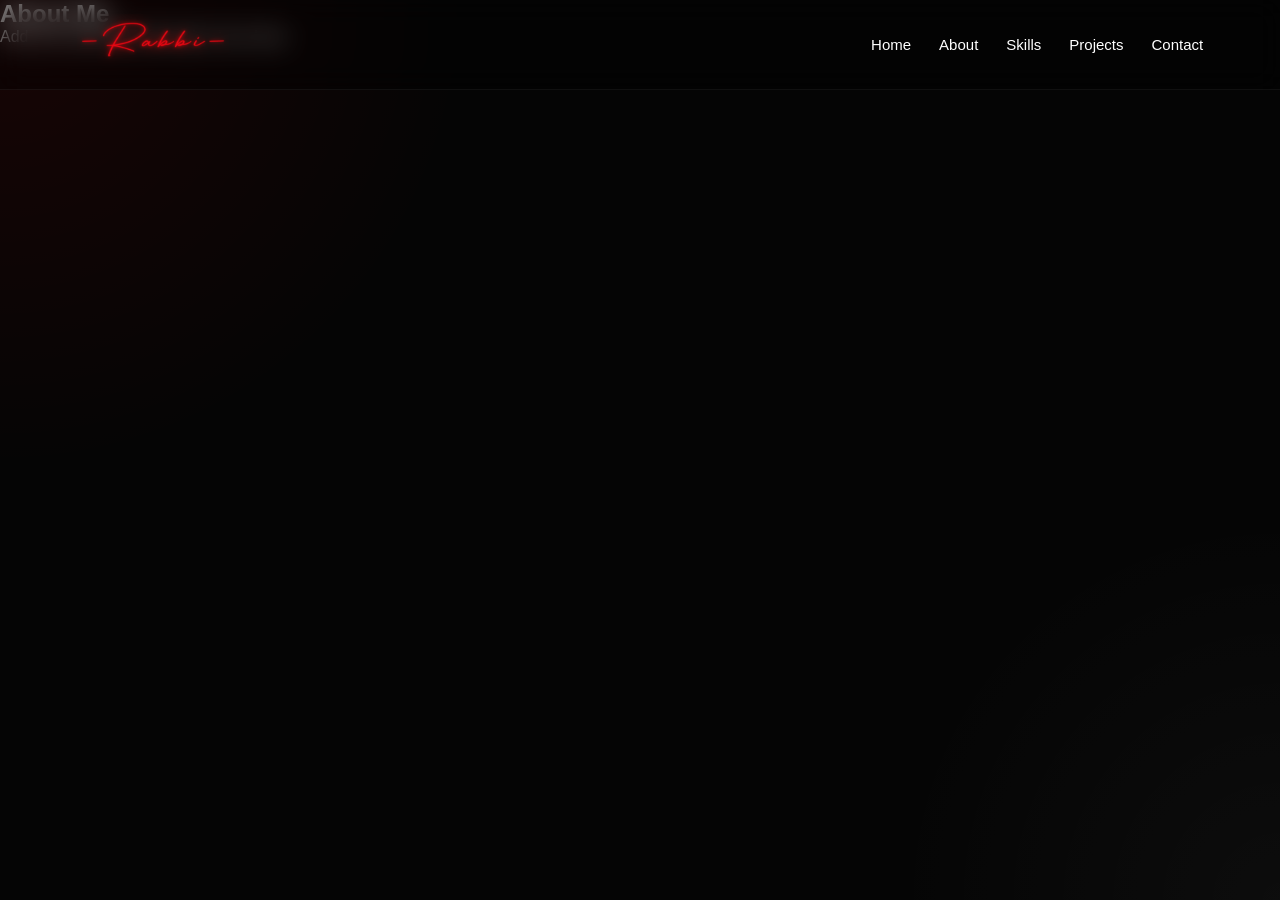
==== about.html @ 66b6b860 "Change logo image format from GIF to PNG" ====
<!DOCTYPE html>
<html lang="en">

<head>

<meta charset="UTF-8">
<meta name="viewport" content="width=device-width, initial-scale=1.0">

<title>About</title>

<link rel="stylesheet" href="style.css">

</head>

<body>

<div class="overlay"></div>

<nav>

<div class="logo">
<img src="Logo.png" alt="Logo">
</div>

<div class="menu-toggle" id="menu-toggle">
<span></span>
<span></span>
<span></span>
</div>

<ul id="nav-links">

<li><a href="index.html">Home</a></li>
<li><a href="about.html">About</a></li>
<li><a href="skills.html">Skills</a></li>
<li><a href="projects.html">Projects</a></li>
<li><a href="contact.html">Contact</a></li>

</ul>

</nav>

<section class="page-section">

<div class="glass-card">

<h1>About Me</h1>

<p>
Add your personal information here later.
</p>

</div>

</section>

<script>

const menuToggle = document.getElementById('menu-toggle');
const navLinks = document.getElementById('nav-links');

menuToggle.onclick = () => {
navLinks.classList.toggle('show');
}

</script>

</body>
</html>
---- style.css ----
*{
margin:0;
padding:0;
box-sizing:border-box;
}

body{
font-family:'Poppins',sans-serif;
background:#050505;
color:white;
overflow-x:hidden;
}

/* BACKGROUND */

.overlay{
position:fixed;
top:0;
left:0;
width:100%;
height:100%;
background:
radial-gradient(circle at top left,
rgba(255,0,0,0.08),
transparent 30%),
radial-gradient(circle at bottom right,
rgba(255,255,255,0.03),
transparent 25%),
#050505;
z-index:-1;
}

/* NAVBAR */

nav{
position:fixed;
top:0;
left:0;
width:100%;
height:90px;
display:flex;
justify-content:space-between;
align-items:center;
padding:0 6%;
z-index:1000;
background:rgba(0,0,0,0.35);
backdrop-filter:blur(14px);
border-bottom:1px solid rgba(255,255,255,0.05);
}

.logo img{
height:58px;
object-fit:contain;
}

/* NAV LINKS */

nav ul{
display:flex;
align-items:center;
gap:28px;
list-style:none;
}

nav ul li a{
color:white;
text-decoration:none;
font-size:15px;
font-weight:500;
transition:0.3s;
position:relative;
}

nav ul li a:hover{
color:#ff4d4d;
}

/* HAMBURGER */

.menu-toggle{
display:none;
width:34px;
height:26px;
flex-direction:column;
justify-content:space-between;
cursor:pointer;
z-index:1001;
}

.menu-toggle span{
height:3px;
width:100%;
background:white;
border-radius:10px;
transition:0.3s;
}

/* HERO SECTION */

.hero-layout{
min-height:100vh;
display:flex;
justify-content:space-between;
align-items:center;
padding:140px 6% 80px;
gap:60px;
}

/* LEFT SIDE */

.hero-left{
flex:1;
display:flex;
justify-content:center;
align-items:center;
}

.profile-image{
width:100%;
max-width:420px;
border-radius:30px;
object-fit:cover;
filter:
drop-shadow(0 0 30px rgba(255,0,0,0.15));
animation:float 4s ease-in-out infinite;
}

/* RIGHT SIDE */

.hero-right{
flex:1;
}

.intro-text{
font-size:15px;
opacity:0.7;
margin-bottom:20px;
letter-spacing:1px;
}

.hero-right h1{
font-size:72px;
line-height:0.95;
margin-bottom:25px;
font-weight:800;
text-transform:uppercase;
}

.typing{
height:40px;
font-size:28px;
font-weight:500;
color:#ff4d4d;
margin-bottom:25px;
}

.hero-description{
font-size:17px;
line-height:1.9;
opacity:0.78;
max-width:650px;
margin-bottom:35px;
}

/* BUTTONS */

.hero-buttons{
display:flex;
gap:18px;
flex-wrap:wrap;
margin-bottom:35px;
}

.primary-btn,
.secondary-btn{
padding:15px 34px;
border-radius:50px;
text-decoration:none;
font-weight:600;
transition:0.35s;
display:inline-flex;
align-items:center;
justify-content:center;
}

.primary-btn{
background:#ff2a2a;
color:white;
box-shadow:0 0 25px rgba(255,0,0,0.3);
}

.primary-btn:hover{
transform:translateY(-5px);
background:#ff4040;
}

.secondary-btn{
background:rgba(255,255,255,0.08);
border:1px solid rgba(255,255,255,0.08);
color:white;
}

.secondary-btn:hover{
transform:translateY(-5px);
background:rgba(255,255,255,0.15);
}

/* SOCIALS */

.social-row{
display:flex;
gap:18px;
margin-top:10px;
}

.social-row a{
width:54px;
height:54px;
display:flex;
align-items:center;
justify-content:center;
background:rgba(255,255,255,0.06);
border-radius:18px;
backdrop-filter:blur(10px);
transition:0.35s;
}

.social-row a img{
width:24px;
height:24px;
object-fit:contain;
}

.social-row a:hover{
transform:translateY(-5px) scale(1.06);
background:rgba(255,0,0,0.12);
}

/* SKILLS */

.skills-preview{
padding:20px 6% 100px;
display:grid;
grid-template-columns:repeat(auto-fit,minmax(180px,1fr));
gap:24px;
}

.skill-card{
background:rgba(255,255,255,0.04);
border:1px solid rgba(255,255,255,0.06);
border-radius:30px;
padding:35px 25px;
text-align:center;
backdrop-filter:blur(12px);
transition:0.35s;
}

.skill-card:hover{
transform:translateY(-10px);
border-color:rgba(255,0,0,0.2);
box-shadow:0 10px 35px rgba(255,0,0,0.12);
}

.skill-card img{
width:58px;
height:58px;
object-fit:contain;
margin-bottom:20px;
}

.skill-card h3{
font-size:20px;
margin-bottom:12px;
}

.skill-card p{
font-size:16px;
color:#ff4d4d;
font-weight:600;
}

/* ANIMATIONS */

@keyframes float{

0%{
transform:translateY(0);
}

50%{
transform:translateY(-12px);
}

100%{
transform:translateY(0);
}

}

/* MOBILE */

@media(max-width:992px){

.hero-layout{
flex-direction:column;
text-align:center;
padding-top:140px;
}

.hero-right{
display:flex;
flex-direction:column;
align-items:center;
}

.hero-right h1{
font-size:56px;
}

.hero-description{
max-width:100%;
}

.hero-buttons{
justify-content:center;
}

.social-row{
justify-content:center;
}

}

@media(max-width:768px){

.menu-toggle{
display:flex;
}

nav{
padding:0 20px;
}

nav ul{
position:absolute;
top:90px;
right:20px;
width:220px;
background:rgba(0,0,0,0.95);
border:1px solid rgba(255,255,255,0.08);
border-radius:24px;
padding:24px;
display:none;
flex-direction:column;
gap:20px;
backdrop-filter:blur(20px);
}

nav ul.show{
display:flex;
animation:menuFade 0.3s ease;
}

.hero-layout{
padding:130px 20px 60px;
gap:50px;
}

.profile-image{
max-width:320px;
}

.hero-right h1{
font-size:44px;
}

.typing{
font-size:22px;
}

.hero-description{
font-size:15px;
line-height:1.8;
}

.primary-btn,
.secondary-btn{
width:220px;
}

.skills-preview{
grid-template-columns:1fr 1fr;
padding:20px 20px 80px;
}

.skill-card{
padding:28px 18px;
}

}

@media(max-width:480px){

.hero-right h1{
font-size:38px;
}

.skills-preview{
grid-template-columns:1fr;
}

.logo img{
height:50px;
}

}

/* MENU ANIMATION */

@keyframes menuFade{

from{
opacity:0;
transform:translateY(-10px);
}

to{
opacity:1;
transform:translateY(0);
}

  }
/* CONTACT PAGE FIX */

.social-icons{
display:flex;
justify-content:center;
flex-wrap:wrap;
gap:22px;
margin-top:35px;
}

.icon-card{
width:72px;
height:72px;
display:flex;
align-items:center;
justify-content:center;
background:rgba(255,255,255,0.06);
border-radius:22px;
overflow:hidden;
backdrop-filter:blur(12px);
transition:0.35s;
}

.icon-card img{
width:34px !important;
height:34px !important;
object-fit:contain;
}

.icon-card:hover{
transform:translateY(-6px) scale(1.08);
background:rgba(255,0,0,0.12);
  }
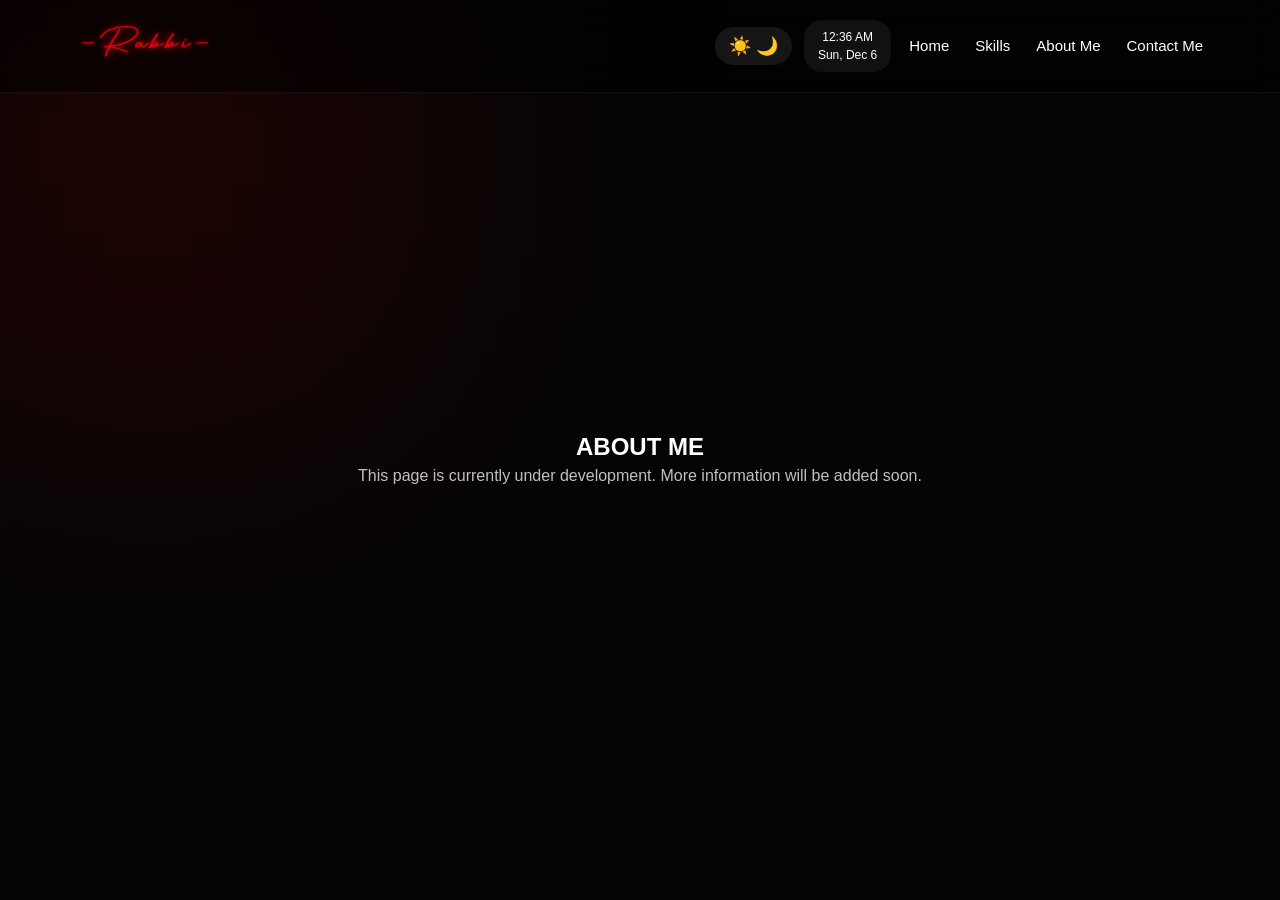
==== commit 557c4094: "Add files via upload" ====
--- a/about.html
+++ b/about.html
@@ -1,69 +1,99 @@
+
 <!DOCTYPE html>
 <html lang="en">
-
 <head>
-
 <meta charset="UTF-8">
 <meta name="viewport" content="width=device-width, initial-scale=1.0">
-
 <title>About</title>
-
 <link rel="stylesheet" href="style.css">
-
 </head>
-
 <body>
 
-<div class="overlay"></div>
+<div class="bg-glow"></div>
+
 
 <nav>
 
 <div class="logo">
-<img src="Logo.png" alt="Logo">
+<img src="Logo.png">
 </div>
 
-<div class="menu-toggle" id="menu-toggle">
-<span></span>
-<span></span>
-<span></span>
+<div class="nav-right">
+
+<div class="top-widgets">
+
+<div class="theme-toggle" id="themeToggle">
+☀️ 🌙
 </div>
 
-<ul id="nav-links">
+<div class="live-time">
+<div id="clock"></div>
+<div id="date"></div>
+</div>
+
+</div>
+
+<div class="menu-toggle" onclick="toggleMenu()">
+☰
+</div>
+
+<ul id="navMenu">
 
 <li><a href="index.html">Home</a></li>
-<li><a href="about.html">About</a></li>
 <li><a href="skills.html">Skills</a></li>
-<li><a href="projects.html">Projects</a></li>
-<li><a href="contact.html">Contact</a></li>
+<li><a href="about.html">About Me</a></li>
+<li><a href="contact.html">Contact Me</a></li>
 
 </ul>
 
+</div>
+
 </nav>
 
-<section class="page-section">
 
-<div class="glass-card">
+<section class="page">
 
-<h1>About Me</h1>
+<h1>ABOUT ME</h1>
 
-<p>
-Add your personal information here later.
+<p class="description">
+This page is currently under development.
+More information will be added soon.
 </p>
-
-</div>
 
 </section>
 
+
 <script>
-
-const menuToggle = document.getElementById('menu-toggle');
-const navLinks = document.getElementById('nav-links');
-
-menuToggle.onclick = () => {
-navLinks.classList.toggle('show');
+function toggleMenu(){
+document.getElementById("navMenu").classList.toggle("show");
 }
 
+document.getElementById("themeToggle").onclick=()=>{
+document.body.classList.toggle("light-mode");
+}
+
+function updateClock(){
+const now = new Date();
+
+document.getElementById("clock").innerHTML =
+now.toLocaleTimeString('en-US',{
+hour:'2-digit',
+minute:'2-digit',
+hour12:true
+});
+
+document.getElementById("date").innerHTML =
+now.toLocaleDateString('en-US',{
+weekday:'short',
+day:'numeric',
+month:'short'
+});
+}
+
+setInterval(updateClock,1000);
+updateClock();
 </script>
+
 
 </body>
 </html>
--- a/style.css
+++ b/style.css
@@ -1,3 +1,4 @@
+
 *{
 margin:0;
 padding:0;
@@ -5,60 +6,89 @@
 }
 
 body{
+background:#050505;
+color:white;
 font-family:'Poppins',sans-serif;
-background:#050505;
-color:white;
 overflow-x:hidden;
-}
-
-/* BACKGROUND */
-
-.overlay{
+transition:0.3s;
+}
+
+body.light-mode{
+background:#f5f5f5;
+color:#111;
+}
+
+.bg-glow{
 position:fixed;
-top:0;
-left:0;
-width:100%;
-height:100%;
-background:
-radial-gradient(circle at top left,
-rgba(255,0,0,0.08),
-transparent 30%),
-radial-gradient(circle at bottom right,
-rgba(255,255,255,0.03),
-transparent 25%),
-#050505;
-z-index:-1;
-}
-
-/* NAVBAR */
+width:500px;
+height:500px;
+background:rgba(255,0,0,0.12);
+filter:blur(140px);
+top:-100px;
+left:-100px;
+z-index:-5;
+}
 
 nav{
 position:fixed;
 top:0;
 left:0;
 width:100%;
-height:90px;
+padding:18px 6%;
 display:flex;
 justify-content:space-between;
 align-items:center;
-padding:0 6%;
-z-index:1000;
-background:rgba(0,0,0,0.35);
-backdrop-filter:blur(14px);
+background:rgba(0,0,0,0.55);
+backdrop-filter:blur(20px);
+z-index:999;
 border-bottom:1px solid rgba(255,255,255,0.05);
 }
 
+body.light-mode nav{
+background:rgba(255,255,255,0.75);
+}
+
 .logo img{
-height:58px;
-object-fit:contain;
-}
-
-/* NAV LINKS */
+height:52px;
+}
+
+.nav-right{
+display:flex;
+align-items:center;
+gap:18px;
+}
+
+.top-widgets{
+display:flex;
+align-items:center;
+gap:12px;
+}
+
+.theme-toggle{
+padding:8px 14px;
+border-radius:50px;
+background:rgba(255,255,255,0.08);
+cursor:pointer;
+font-size:18px;
+}
+
+.live-time{
+padding:8px 14px;
+border-radius:18px;
+background:rgba(255,255,255,0.06);
+font-size:12px;
+line-height:1.5;
+text-align:center;
+}
+
+body.light-mode .live-time,
+body.light-mode .theme-toggle{
+background:rgba(0,0,0,0.06);
+}
 
 nav ul{
 display:flex;
-align-items:center;
-gap:28px;
+gap:26px;
 list-style:none;
 }
 
@@ -66,132 +96,85 @@
 color:white;
 text-decoration:none;
 font-size:15px;
-font-weight:500;
-transition:0.3s;
-position:relative;
-}
-
-nav ul li a:hover{
-color:#ff4d4d;
-}
-
-/* HAMBURGER */
+}
+
+body.light-mode nav ul li a{
+color:#111;
+}
 
 .menu-toggle{
 display:none;
-width:34px;
-height:26px;
+font-size:38px;
+cursor:pointer;
+}
+
+.hero,
+.page{
+min-height:100vh;
+padding:140px 20px 80px;
+display:flex;
 flex-direction:column;
-justify-content:space-between;
-cursor:pointer;
-z-index:1001;
-}
-
-.menu-toggle span{
-height:3px;
-width:100%;
-background:white;
-border-radius:10px;
+justify-content:center;
+align-items:center;
+text-align:center;
+}
+
+.hero-image img{
+width:100%;
+max-width:380px;
+object-fit:contain;
+filter:drop-shadow(0 0 30px rgba(255,0,0,0.2));
+}
+
+.mini-text{
+opacity:0.75;
+margin-bottom:20px;
+}
+
+#loki-title{
+font-size:64px;
+font-weight:800;
+display:flex;
+white-space:nowrap;
+margin:20px 0;
+}
+
+#loki-title span{
 transition:0.3s;
 }
 
-/* HERO SECTION */
-
-.hero-layout{
-min-height:100vh;
-display:flex;
-justify-content:space-between;
-align-items:center;
-padding:140px 6% 80px;
-gap:60px;
-}
-
-/* LEFT SIDE */
-
-.hero-left{
-flex:1;
-display:flex;
-justify-content:center;
-align-items:center;
-}
-
-.profile-image{
-width:100%;
-max-width:420px;
-border-radius:30px;
-object-fit:cover;
-filter:
-drop-shadow(0 0 30px rgba(255,0,0,0.15));
-animation:float 4s ease-in-out infinite;
-}
-
-/* RIGHT SIDE */
-
-.hero-right{
-flex:1;
-}
-
-.intro-text{
-font-size:15px;
-opacity:0.7;
-margin-bottom:20px;
-letter-spacing:1px;
-}
-
-.hero-right h1{
-font-size:72px;
-line-height:0.95;
-margin-bottom:25px;
-font-weight:800;
-text-transform:uppercase;
-}
-
-.typing{
-height:40px;
-font-size:28px;
-font-weight:500;
-color:#ff4d4d;
-margin-bottom:25px;
-}
-
-.hero-description{
-font-size:17px;
+.glitch-letter{
+animation:glitch 0.2s linear;
+}
+
+@keyframes glitch{
+0%{transform:translate(0);}
+50%{transform:translate(1px,-1px);}
+100%{transform:translate(0);}
+}
+
+.description{
+max-width:700px;
 line-height:1.9;
-opacity:0.78;
-max-width:650px;
+opacity:0.75;
 margin-bottom:35px;
 }
 
-/* BUTTONS */
-
 .hero-buttons{
 display:flex;
-gap:18px;
-flex-wrap:wrap;
-margin-bottom:35px;
-}
-
-.primary-btn,
-.secondary-btn{
-padding:15px 34px;
-border-radius:50px;
+gap:15px;
+}
+
+.btn{
+padding:15px 32px;
+border-radius:16px;
 text-decoration:none;
 font-weight:600;
-transition:0.35s;
-display:inline-flex;
-align-items:center;
-justify-content:center;
 }
 
 .primary-btn{
-background:#ff2a2a;
-color:white;
-box-shadow:0 0 25px rgba(255,0,0,0.3);
-}
-
-.primary-btn:hover{
-transform:translateY(-5px);
-background:#ff4040;
+background:#ff2d2d;
+color:white;
 }
 
 .secondary-btn{
@@ -200,266 +183,122 @@
 color:white;
 }
 
-.secondary-btn:hover{
-transform:translateY(-5px);
-background:rgba(255,255,255,0.15);
-}
-
-/* SOCIALS */
-
-.social-row{
-display:flex;
-gap:18px;
-margin-top:10px;
-}
-
-.social-row a{
-width:54px;
-height:54px;
-display:flex;
-align-items:center;
-justify-content:center;
-background:rgba(255,255,255,0.06);
-border-radius:18px;
-backdrop-filter:blur(10px);
-transition:0.35s;
-}
-
-.social-row a img{
-width:24px;
-height:24px;
-object-fit:contain;
-}
-
-.social-row a:hover{
-transform:translateY(-5px) scale(1.06);
-background:rgba(255,0,0,0.12);
-}
-
-/* SKILLS */
-
-.skills-preview{
-padding:20px 6% 100px;
+.skills-grid{
+width:100%;
+max-width:1100px;
 display:grid;
-grid-template-columns:repeat(auto-fit,minmax(180px,1fr));
-gap:24px;
+grid-template-columns:repeat(auto-fit,minmax(220px,1fr));
+gap:25px;
+margin-top:50px;
 }
 
 .skill-card{
-background:rgba(255,255,255,0.04);
-border:1px solid rgba(255,255,255,0.06);
-border-radius:30px;
-padding:35px 25px;
-text-align:center;
-backdrop-filter:blur(12px);
-transition:0.35s;
-}
-
-.skill-card:hover{
-transform:translateY(-10px);
-border-color:rgba(255,0,0,0.2);
-box-shadow:0 10px 35px rgba(255,0,0,0.12);
+padding:35px 20px;
+background:rgba(255,255,255,0.05);
+border-radius:28px;
+backdrop-filter:blur(16px);
 }
 
 .skill-card img{
-width:58px;
-height:58px;
+width:72px;
+height:72px;
 object-fit:contain;
 margin-bottom:20px;
 }
 
 .skill-card h3{
-font-size:20px;
-margin-bottom:12px;
-}
-
-.skill-card p{
-font-size:16px;
-color:#ff4d4d;
-font-weight:600;
-}
-
-/* ANIMATIONS */
-
-@keyframes float{
-
-0%{
-transform:translateY(0);
-}
-
-50%{
-transform:translateY(-12px);
-}
-
-100%{
-transform:translateY(0);
-}
-
-}
-
-/* MOBILE */
-
-@media(max-width:992px){
-
-.hero-layout{
-flex-direction:column;
-text-align:center;
-padding-top:140px;
-}
-
-.hero-right{
-display:flex;
-flex-direction:column;
-align-items:center;
-}
-
-.hero-right h1{
-font-size:56px;
-}
-
-.hero-description{
-max-width:100%;
-}
-
-.hero-buttons{
-justify-content:center;
-}
-
-.social-row{
-justify-content:center;
-}
-
+margin-bottom:10px;
+}
+
+.social-grid{
+display:grid;
+grid-template-columns:repeat(auto-fit,minmax(240px,1fr));
+gap:22px;
+width:100%;
+max-width:900px;
+margin-top:50px;
+}
+
+.social-card{
+display:flex;
+align-items:center;
+gap:20px;
+padding:22px;
+border-radius:28px;
+background:rgba(255,255,255,0.05);
+text-decoration:none;
+color:white;
+}
+
+.social-card img{
+width:34px;
+height:34px;
+}
+
+.warning{
+margin-top:50px;
+opacity:0.6;
+font-size:14px;
 }
 
 @media(max-width:768px){
 
 .menu-toggle{
-display:flex;
+display:block;
 }
 
 nav{
-padding:0 20px;
+padding:16px 20px;
 }
 
 nav ul{
 position:absolute;
-top:90px;
+top:88px;
 right:20px;
 width:220px;
 background:rgba(0,0,0,0.95);
-border:1px solid rgba(255,255,255,0.08);
+padding:24px;
 border-radius:24px;
-padding:24px;
 display:none;
 flex-direction:column;
-gap:20px;
-backdrop-filter:blur(20px);
+gap:18px;
 }
 
 nav ul.show{
 display:flex;
-animation:menuFade 0.3s ease;
-}
-
-.hero-layout{
-padding:130px 20px 60px;
-gap:50px;
-}
-
-.profile-image{
-max-width:320px;
-}
-
-.hero-right h1{
-font-size:44px;
-}
-
-.typing{
-font-size:22px;
-}
-
-.hero-description{
+}
+
+#loki-title{
+font-size:34px;
+}
+
+.hero-buttons{
+width:100%;
+justify-content:center;
+}
+
+.btn{
+flex:1;
+max-width:160px;
+text-align:center;
+}
+
+.hero-image img{
+max-width:300px;
+}
+
+.top-widgets{
+gap:8px;
+}
+
+.live-time{
+font-size:10px;
+padding:6px 10px;
+}
+
+.theme-toggle{
 font-size:15px;
-line-height:1.8;
-}
-
-.primary-btn,
-.secondary-btn{
-width:220px;
-}
-
-.skills-preview{
-grid-template-columns:1fr 1fr;
-padding:20px 20px 80px;
-}
-
-.skill-card{
-padding:28px 18px;
-}
-
-}
-
-@media(max-width:480px){
-
-.hero-right h1{
-font-size:38px;
-}
-
-.skills-preview{
-grid-template-columns:1fr;
-}
-
-.logo img{
-height:50px;
-}
-
-}
-
-/* MENU ANIMATION */
-
-@keyframes menuFade{
-
-from{
-opacity:0;
-transform:translateY(-10px);
-}
-
-to{
-opacity:1;
-transform:translateY(0);
-}
-
-  }
-/* CONTACT PAGE FIX */
-
-.social-icons{
-display:flex;
-justify-content:center;
-flex-wrap:wrap;
-gap:22px;
-margin-top:35px;
-}
-
-.icon-card{
-width:72px;
-height:72px;
-display:flex;
-align-items:center;
-justify-content:center;
-background:rgba(255,255,255,0.06);
-border-radius:22px;
-overflow:hidden;
-backdrop-filter:blur(12px);
-transition:0.35s;
-}
-
-.icon-card img{
-width:34px !important;
-height:34px !important;
-object-fit:contain;
-}
-
-.icon-card:hover{
-transform:translateY(-6px) scale(1.08);
-background:rgba(255,0,0,0.12);
-  }
+padding:6px 10px;
+}
+
+}
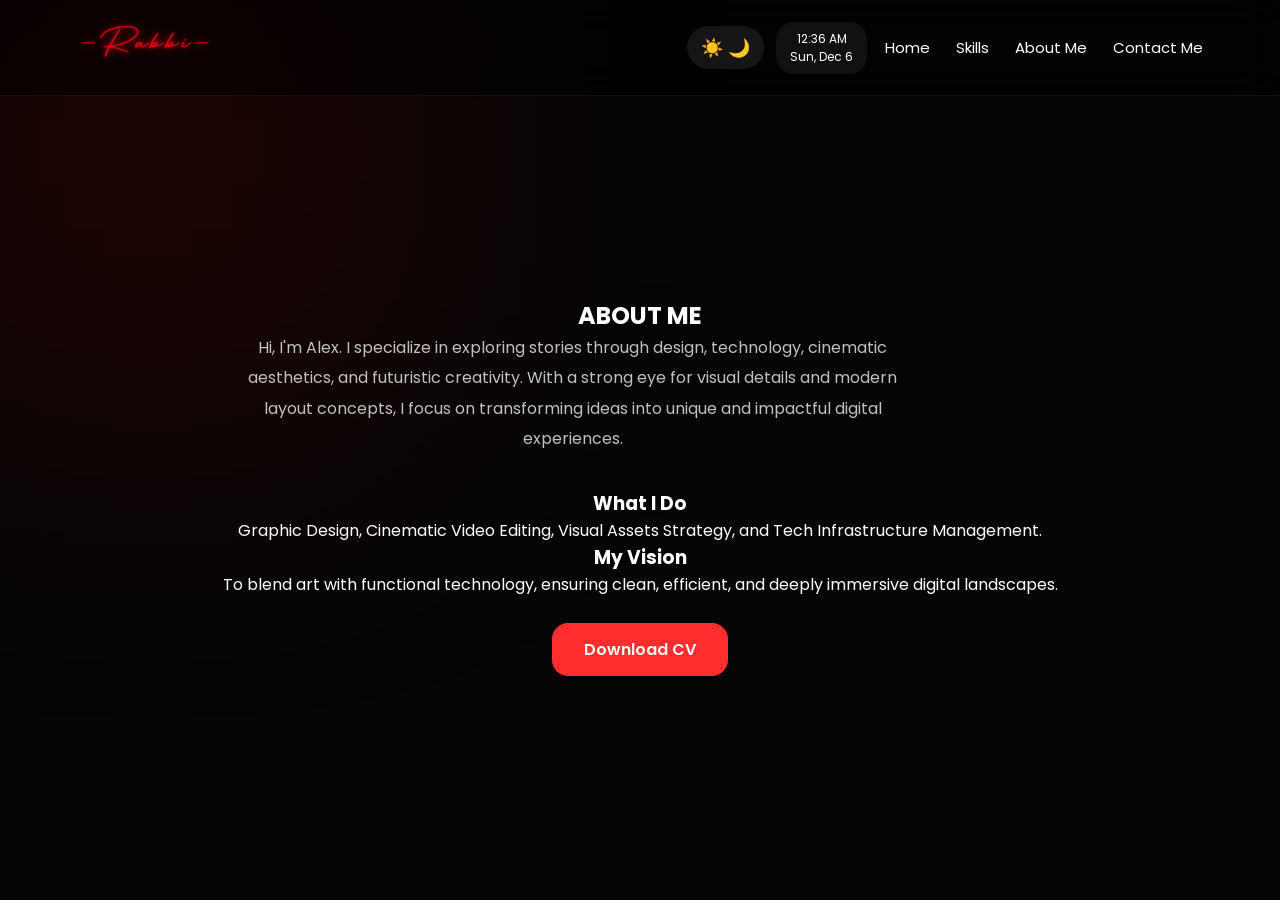
==== commit 1cd89346: "Add files via upload" ====
--- a/about.html
+++ b/about.html
@@ -1,99 +1,80 @@
-
 <!DOCTYPE html>
 <html lang="en">
 <head>
-<meta charset="UTF-8">
-<meta name="viewport" content="width=device-width, initial-scale=1.0">
-<title>About</title>
-<link rel="stylesheet" href="style.css">
+    <meta charset="UTF-8">
+    <meta name="viewport" content="width=device-width, initial-scale=1.0">
+    <title>About Me</title>
+    <link rel="stylesheet" href="style.css">
+    <link href="https://fonts.googleapis.com/css2?family=Poppins:wght@300;400;500;600;700;800&display=swap" rel="stylesheet">
 </head>
 <body>
 
 <div class="bg-glow"></div>
 
-
 <nav>
-
-<div class="logo">
-<img src="Logo.png">
-</div>
-
-<div class="nav-right">
-
-<div class="top-widgets">
-
-<div class="theme-toggle" id="themeToggle">
-☀️ 🌙
-</div>
-
-<div class="live-time">
-<div id="clock"></div>
-<div id="date"></div>
-</div>
-
-</div>
-
-<div class="menu-toggle" onclick="toggleMenu()">
-☰
-</div>
-
-<ul id="navMenu">
-
-<li><a href="index.html">Home</a></li>
-<li><a href="skills.html">Skills</a></li>
-<li><a href="about.html">About Me</a></li>
-<li><a href="contact.html">Contact Me</a></li>
-
-</ul>
-
-</div>
-
+    <div class="logo">
+        <img src="Logo.png" alt="Logo">
+    </div>
+    <div class="nav-right">
+        <div class="top-widgets">
+            <div class="theme-toggle" id="themeToggle">☀️ 🌙</div>
+            <div class="live-time">
+                <div id="clock"></div>
+                <div id="date"></div>
+            </div>
+        </div>
+        <div class="menu-toggle" onclick="toggleMenu()">☰</div>
+        <ul id="navMenu">
+            <li><a href="index.html">Home</a></li>
+            <li><a href="skills.html">Skills</a></li>
+            <li><a href="about.html">About Me</a></li>
+            <li><a href="contact.html">Contact Me</a></li>
+        </ul>
+    </div>
 </nav>
 
+<section class="page">
+    <div class="about-container">
+        <h1>ABOUT ME</h1>
+        <p class="description">
+            Hi, I'm Alex. I specialize in exploring stories through design, technology, cinematic aesthetics, and futuristic creativity. 
+            With a strong eye for visual details and modern layout concepts, I focus on transforming ideas into unique and impactful digital experiences.
+        </p>
+        
+        <div class="about-info-grid">
+            <div class="info-item">
+                <h3>What I Do</h3>
+                <p>Graphic Design, Cinematic Video Editing, Visual Assets Strategy, and Tech Infrastructure Management.</p>
+            </div>
+            <div class="info-item">
+                <h3>My Vision</h3>
+                <p>To blend art with functional technology, ensuring clean, efficient, and deeply immersive digital landscapes.</p>
+            </div>
+        </div>
 
-<section class="page">
-
-<h1>ABOUT ME</h1>
-
-<p class="description">
-This page is currently under development.
-More information will be added soon.
-</p>
-
+        <div style="margin-top: 40px;">
+            <a href="resume.pdf" class="btn primary-btn" download>Download CV</a>
+        </div>
+    </div>
 </section>
-
 
 <script>
 function toggleMenu(){
-document.getElementById("navMenu").classList.toggle("show");
+    document.getElementById("navMenu").classList.toggle("show");
 }
 
 document.getElementById("themeToggle").onclick=()=>{
-document.body.classList.toggle("light-mode");
+    document.body.classList.toggle("light-mode");
 }
 
 function updateClock(){
-const now = new Date();
-
-document.getElementById("clock").innerHTML =
-now.toLocaleTimeString('en-US',{
-hour:'2-digit',
-minute:'2-digit',
-hour12:true
-});
-
-document.getElementById("date").innerHTML =
-now.toLocaleDateString('en-US',{
-weekday:'short',
-day:'numeric',
-month:'short'
-});
+    const now = new Date();
+    document.getElementById("clock").innerHTML = now.toLocaleTimeString('en-US',{hour:'2-digit',minute:'2-digit',hour12:true});
+    document.getElementById("date").innerHTML = now.toLocaleDateString('en-US',{weekday:'short',day:'numeric',month:'short'});
 }
-
 setInterval(updateClock,1000);
 updateClock();
 </script>
 
-
 </body>
-</html>
+</html>
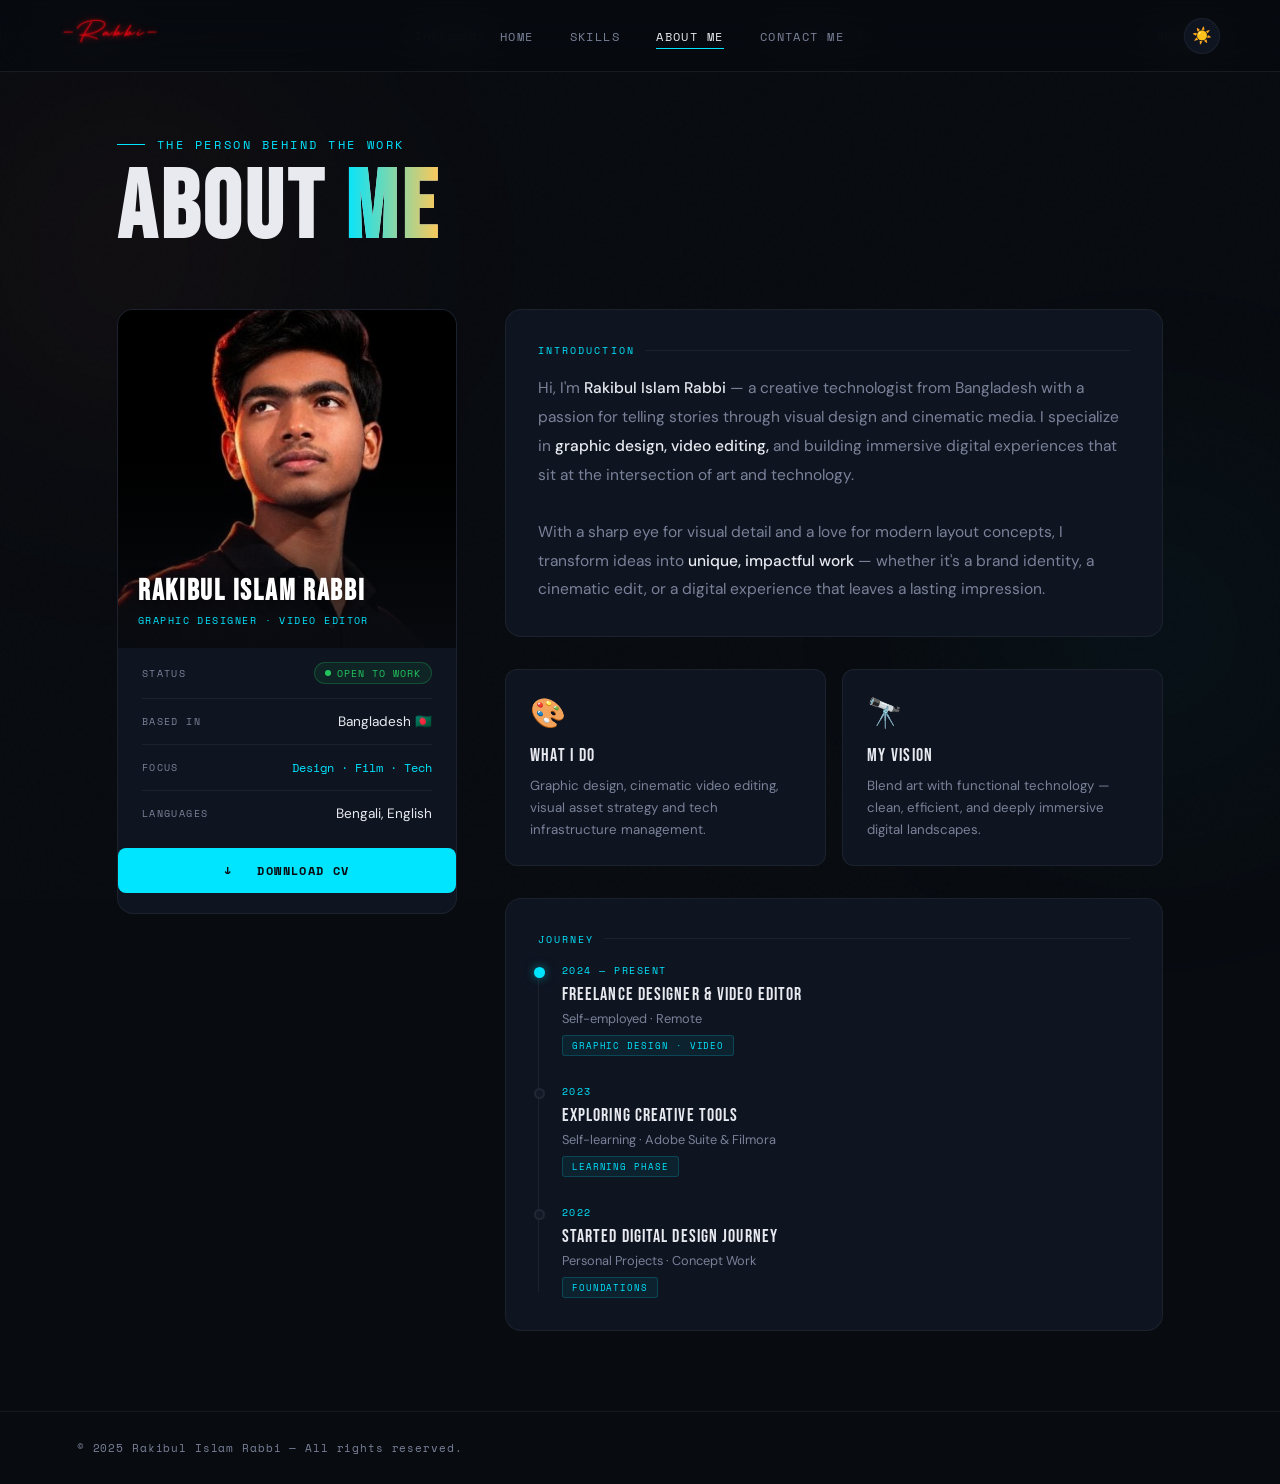
==== commit 01f8f258: "Add files via upload" ====
--- a/about.html
+++ b/about.html
@@ -1,80 +1,567 @@
 <!DOCTYPE html>
-<html lang="en">
+<html lang="en" data-theme="dark">
 <head>
-    <meta charset="UTF-8">
-    <meta name="viewport" content="width=device-width, initial-scale=1.0">
-    <title>About Me</title>
-    <link rel="stylesheet" href="style.css">
-    <link href="https://fonts.googleapis.com/css2?family=Poppins:wght@300;400;500;600;700;800&display=swap" rel="stylesheet">
+  <meta charset="UTF-8" />
+  <meta name="viewport" content="width=device-width, initial-scale=1.0" />
+  <title>About Me — Rakibul Islam Rabbi</title>
+  <link rel="preconnect" href="https://fonts.googleapis.com" />
+  <link href="https://fonts.googleapis.com/css2?family=Bebas+Neue&family=DM+Sans:wght@300;400;500&family=Space+Mono:wght@400;700&display=swap" rel="stylesheet" />
+  <style>
+    /* ─── Variables ─── */
+    :root {
+      --bg:      #080b10;
+      --surface: #0e1420;
+      --surface2:#131926;
+      --border:  rgba(255,255,255,0.06);
+      --text:    #e8eaf0;
+      --muted:   #7a8299;
+      --accent:  #00e5ff;
+      --accent2: #ff6b35;
+      --gold:    #ffc857;
+      --nav-h:   72px;
+    }
+    [data-theme="light"] {
+      --bg:      #f0f2f8;
+      --surface: #ffffff;
+      --surface2:#f5f7fc;
+      --border:  rgba(0,0,0,0.08);
+      --text:    #0e1420;
+      --muted:   #5a6278;
+    }
+
+    *, *::before, *::after { box-sizing: border-box; margin: 0; padding: 0; }
+    html { scroll-behavior: smooth; }
+    body {
+      font-family: 'DM Sans', sans-serif;
+      background: var(--bg);
+      color: var(--text);
+      min-height: 100vh;
+      overflow-x: hidden;
+      transition: background 0.4s, color 0.4s;
+    }
+
+    /* Noise */
+    body::before {
+      content: ''; position: fixed; inset: 0;
+      background-image: url("data:image/svg+xml,%3Csvg viewBox='0 0 256 256' xmlns='http://www.w3.org/2000/svg'%3E%3Cfilter id='noise'%3E%3CfeTurbulence type='fractalNoise' baseFrequency='0.9' numOctaves='4' stitchTiles='stitch'/%3E%3C/filter%3E%3Crect width='100%25' height='100%25' filter='url(%23noise)' opacity='0.04'/%3E%3C/svg%3E");
+      pointer-events: none; z-index: 0; opacity: 0.4;
+    }
+
+    /* Blobs */
+    .glow-blob {
+      position: fixed; border-radius: 50%;
+      filter: blur(130px); pointer-events: none; z-index: 0;
+      animation: blobFloat 12s ease-in-out infinite alternate;
+    }
+    .glow-blob.one {
+      width: 500px; height: 500px;
+      background: radial-gradient(circle, rgba(255,107,53,0.09) 0%, transparent 70%);
+      top: 0; left: -120px;
+    }
+    .glow-blob.two {
+      width: 420px; height: 420px;
+      background: radial-gradient(circle, rgba(0,229,255,0.09) 0%, transparent 70%);
+      bottom: 60px; right: -80px; animation-delay: -6s;
+    }
+    @keyframes blobFloat {
+      from { transform: translate(0,0) scale(1); }
+      to   { transform: translate(35px,28px) scale(1.07); }
+    }
+
+    /* ─── Navbar ─── */
+    nav {
+      position: fixed; top: 0; left: 0; right: 0;
+      height: var(--nav-h);
+      display: flex; align-items: center; justify-content: space-between;
+      padding: 0 clamp(20px, 5vw, 60px);
+      background: rgba(8,11,16,0.6);
+      backdrop-filter: blur(20px); -webkit-backdrop-filter: blur(20px);
+      border-bottom: 1px solid var(--border);
+      z-index: 100; transition: background 0.4s;
+    }
+    [data-theme="light"] nav { background: rgba(240,242,248,0.7); }
+    .nav-logo img { height: 38px; object-fit: contain; }
+    .nav-links { display: flex; gap: 36px; list-style: none; }
+    .nav-links a {
+      font-family: 'Space Mono', monospace; font-size: 0.75rem;
+      letter-spacing: 0.12em; text-transform: uppercase;
+      color: var(--muted); text-decoration: none;
+      position: relative; transition: color 0.25s;
+    }
+    .nav-links a::after {
+      content: ''; position: absolute;
+      bottom: -4px; left: 0; width: 0; height: 1.5px;
+      background: var(--accent); transition: width 0.3s ease;
+    }
+    .nav-links a:hover, .nav-links a.active { color: var(--text); }
+    .nav-links a:hover::after, .nav-links a.active::after { width: 100%; }
+    .nav-right { display: flex; align-items: center; gap: 16px; }
+    .theme-btn {
+      background: var(--surface); border: 1px solid var(--border);
+      color: var(--text); width: 36px; height: 36px;
+      border-radius: 50%; font-size: 1rem; cursor: pointer;
+      display: flex; align-items: center; justify-content: center;
+      transition: background 0.3s, transform 0.2s;
+    }
+    .theme-btn:hover { transform: rotate(20deg); }
+    .hamburger { display: none; flex-direction: column; gap: 5px; cursor: pointer; }
+    .hamburger span { display: block; width: 24px; height: 2px; background: var(--text); border-radius: 2px; }
+    .mobile-nav {
+      display: none; flex-direction: column;
+      position: fixed; top: var(--nav-h); left: 0; right: 0;
+      background: var(--surface); border-bottom: 1px solid var(--border);
+      z-index: 99; list-style: none; max-height: 0; overflow: hidden; transition: max-height 0.4s ease;
+    }
+    .mobile-nav.open { max-height: 300px; }
+    .mobile-nav a {
+      display: block; padding: 16px 28px;
+      font-family: 'Space Mono', monospace; font-size: 0.8rem;
+      letter-spacing: 0.1em; text-transform: uppercase;
+      color: var(--muted); text-decoration: none;
+      border-bottom: 1px solid var(--border); transition: color 0.2s, padding-left 0.2s;
+    }
+    .mobile-nav a:hover { color: var(--accent); padding-left: 36px; }
+
+    /* ─── Page Header ─── */
+    .page-header {
+      position: relative; z-index: 1;
+      padding: calc(var(--nav-h) + 64px) clamp(20px, 6vw, 80px) 56px;
+      max-width: 1200px; margin: 0 auto;
+      animation: fadeUp 0.8s ease both;
+    }
+    .section-label {
+      font-family: 'Space Mono', monospace; font-size: 0.72rem;
+      letter-spacing: 0.22em; text-transform: uppercase;
+      color: var(--accent); display: flex; align-items: center;
+      gap: 12px; margin-bottom: 14px;
+    }
+    .section-label::before { content: ''; width: 28px; height: 1.5px; background: var(--accent); }
+    .page-title {
+      font-family: 'Bebas Neue', sans-serif;
+      font-size: clamp(3rem, 8vw, 6rem);
+      letter-spacing: 0.04em; line-height: 0.9;
+      background: linear-gradient(135deg, var(--text) 40%, var(--muted));
+      -webkit-background-clip: text; -webkit-text-fill-color: transparent; background-clip: text;
+    }
+    .page-title span {
+      background: linear-gradient(90deg, var(--accent), var(--gold));
+      -webkit-background-clip: text; -webkit-text-fill-color: transparent; background-clip: text;
+    }
+
+    /* ─── Main layout ─── */
+    .main-wrap {
+      position: relative; z-index: 1;
+      max-width: 1200px; margin: 0 auto;
+      padding: 0 clamp(20px, 6vw, 80px) 80px;
+      display: grid;
+      grid-template-columns: 340px 1fr;
+      gap: 48px;
+      align-items: start;
+    }
+
+    /* ─── LEFT: Photo + quick info ─── */
+    .left-col { display: flex; flex-direction: column; gap: 20px; }
+
+    .photo-card {
+      background: var(--surface);
+      border: 1px solid var(--border);
+      border-radius: 16px;
+      overflow: hidden;
+      animation: fadeUp 0.7s 0.1s ease both;
+    }
+    .photo-frame {
+      position: relative;
+      width: 100%; aspect-ratio: 1;
+      overflow: hidden;
+    }
+    .photo-frame img {
+      width: 100%; height: 100%;
+      object-fit: cover;
+      display: block;
+      transition: transform 0.5s ease;
+    }
+    .photo-card:hover .photo-frame img { transform: scale(1.04); }
+    .photo-overlay {
+      position: absolute; inset: 0;
+      background: linear-gradient(to top, rgba(8,11,16,0.9) 0%, transparent 55%);
+    }
+    .photo-name-badge {
+      position: absolute; bottom: 20px; left: 20px; right: 20px;
+    }
+    .photo-name-badge h2 {
+      font-family: 'Bebas Neue', sans-serif;
+      font-size: 1.8rem; letter-spacing: 0.06em; color: #fff;
+      text-shadow: 0 2px 12px rgba(0,0,0,0.5);
+    }
+    .photo-name-badge p {
+      font-family: 'Space Mono', monospace; font-size: 0.65rem;
+      letter-spacing: 0.14em; text-transform: uppercase; color: var(--accent);
+      margin-top: 3px;
+    }
+
+    .quick-info {
+      display: flex; flex-direction: column; gap: 0;
+      padding: 0 24px 8px;
+    }
+    .info-row {
+      display: flex; align-items: center;
+      justify-content: space-between;
+      padding: 14px 0;
+      border-bottom: 1px solid var(--border);
+      gap: 12px;
+    }
+    .info-row:last-child { border-bottom: none; }
+    .info-key {
+      font-family: 'Space Mono', monospace; font-size: 0.62rem;
+      letter-spacing: 0.14em; text-transform: uppercase; color: var(--muted);
+    }
+    .info-val {
+      font-size: 0.85rem; color: var(--text);
+      text-align: right;
+    }
+    .info-val.accent { color: var(--accent); font-family: 'Space Mono', monospace; font-size: 0.72rem; }
+
+    /* Status badge */
+    .status-badge {
+      display: inline-flex; align-items: center; gap: 6px;
+      padding: 3px 10px; border-radius: 20px;
+      background: rgba(34,197,94,0.1);
+      border: 1px solid rgba(34,197,94,0.25);
+      font-family: 'Space Mono', monospace; font-size: 0.6rem;
+      letter-spacing: 0.1em; text-transform: uppercase; color: #22c55e;
+    }
+    .status-dot {
+      width: 6px; height: 6px; border-radius: 50%; background: #22c55e;
+      animation: pulse 2s infinite;
+    }
+    @keyframes pulse { 0%,100%{box-shadow:0 0 4px #22c55e} 50%{box-shadow:0 0 12px #22c55e} }
+
+    /* Download CV button */
+    .cv-btn {
+      display: flex; align-items: center; justify-content: center; gap: 10px;
+      margin: 4px 0 20px;
+      padding: 14px 24px;
+      background: var(--accent); color: #080b10;
+      font-family: 'Space Mono', monospace; font-size: 0.72rem;
+      letter-spacing: 0.12em; text-transform: uppercase;
+      font-weight: 700; text-decoration: none; border-radius: 8px;
+      transition: all 0.3s; position: relative; overflow: hidden;
+    }
+    .cv-btn::after {
+      content: ''; position: absolute; inset: 0;
+      background: rgba(255,255,255,0.18);
+      transform: translateX(-100%); transition: transform 0.3s;
+    }
+    .cv-btn:hover::after { transform: translateX(0); }
+    .cv-btn:hover { box-shadow: 0 0 28px rgba(0,229,255,0.4); transform: translateY(-2px); }
+
+    /* ─── RIGHT: Bio & timeline ─── */
+    .right-col { display: flex; flex-direction: column; gap: 32px; }
+
+    /* Bio card */
+    .bio-card {
+      background: var(--surface);
+      border: 1px solid var(--border);
+      border-radius: 16px; padding: 32px;
+      animation: fadeUp 0.7s 0.15s ease both;
+    }
+    .card-section-label {
+      font-family: 'Space Mono', monospace; font-size: 0.65rem;
+      letter-spacing: 0.2em; text-transform: uppercase;
+      color: var(--accent); margin-bottom: 16px;
+      display: flex; align-items: center; gap: 10px;
+    }
+    .card-section-label::after { content: ''; flex: 1; height: 1px; background: var(--border); }
+    .bio-text {
+      font-size: 0.97rem; line-height: 1.85; color: var(--muted);
+    }
+    .bio-text strong { color: var(--text); font-weight: 500; }
+
+    /* Vision + what i do */
+    .two-col-cards {
+      display: grid; grid-template-columns: 1fr 1fr; gap: 16px;
+      animation: fadeUp 0.7s 0.25s ease both;
+    }
+    .mini-card {
+      background: var(--surface);
+      border: 1px solid var(--border);
+      border-radius: 12px; padding: 24px;
+      transition: border-color 0.3s, transform 0.3s;
+    }
+    .mini-card:hover { border-color: rgba(0,229,255,0.22); transform: translateY(-4px); }
+    .mini-icon { font-size: 1.8rem; margin-bottom: 12px; display: block; }
+    .mini-title {
+      font-family: 'Bebas Neue', sans-serif;
+      font-size: 1.15rem; letter-spacing: 0.07em;
+      color: var(--text); margin-bottom: 8px;
+    }
+    .mini-body { font-size: 0.83rem; line-height: 1.65; color: var(--muted); }
+
+    /* Timeline */
+    .timeline-card {
+      background: var(--surface);
+      border: 1px solid var(--border);
+      border-radius: 16px; padding: 32px;
+      animation: fadeUp 0.7s 0.35s ease both;
+    }
+    .timeline { position: relative; padding-left: 24px; margin-top: 8px; }
+    .timeline::before {
+      content: ''; position: absolute;
+      left: 0; top: 6px; bottom: 6px;
+      width: 1.5px; background: var(--border);
+    }
+    .tl-item {
+      position: relative; padding-bottom: 28px;
+    }
+    .tl-item:last-child { padding-bottom: 0; }
+    .tl-dot {
+      position: absolute; left: -28px; top: 4px;
+      width: 11px; height: 11px; border-radius: 50%;
+      background: var(--surface2);
+      border: 2px solid var(--border);
+      transition: border-color 0.3s, background 0.3s;
+    }
+    .tl-item:hover .tl-dot { border-color: var(--accent); background: var(--accent); }
+    .tl-item.active .tl-dot { border-color: var(--accent); background: var(--accent); box-shadow: 0 0 10px rgba(0,229,255,0.5); }
+    .tl-year {
+      font-family: 'Space Mono', monospace; font-size: 0.62rem;
+      letter-spacing: 0.15em; color: var(--accent);
+      text-transform: uppercase; margin-bottom: 5px;
+    }
+    .tl-role {
+      font-family: 'Bebas Neue', sans-serif;
+      font-size: 1.15rem; letter-spacing: 0.06em;
+      color: var(--text); margin-bottom: 4px;
+    }
+    .tl-place {
+      font-size: 0.8rem; color: var(--muted);
+    }
+    .tl-tag {
+      display: inline-block; margin-top: 8px;
+      font-family: 'Space Mono', monospace; font-size: 0.58rem;
+      letter-spacing: 0.1em; text-transform: uppercase;
+      padding: 3px 9px; border-radius: 3px;
+      background: rgba(0,229,255,0.07);
+      border: 1px solid rgba(0,229,255,0.18);
+      color: var(--accent);
+    }
+
+    /* ─── Footer ─── */
+    footer {
+      position: relative; z-index: 1;
+      border-top: 1px solid var(--border);
+      padding: 28px clamp(20px, 6vw, 80px);
+      display: flex; align-items: center; justify-content: space-between;
+      gap: 16px; flex-wrap: wrap;
+    }
+    .footer-copy { font-family: 'Space Mono', monospace; font-size: 0.68rem; color: var(--muted); letter-spacing: 0.08em; }
+    .footer-links { display: flex; gap: 18px; }
+    .footer-links a { font-family: 'Space Mono', monospace; font-size: 0.68rem; color: var(--muted); text-decoration: none; letter-spacing: 0.08em; transition: color 0.2s; }
+    .footer-links a:hover { color: var(--accent); }
+
+    /* Scrollbar */
+    ::-webkit-scrollbar { width: 5px; }
+    ::-webkit-scrollbar-track { background: var(--bg); }
+    ::-webkit-scrollbar-thumb { background: var(--accent); border-radius: 3px; }
+
+    @keyframes fadeUp {
+      from { opacity: 0; transform: translateY(24px); }
+      to   { opacity: 1; transform: translateY(0); }
+    }
+
+    /* ─── Responsive ─── */
+    @media (max-width: 900px) {
+      .main-wrap { grid-template-columns: 1fr; }
+      .left-col { max-width: 400px; margin: 0 auto; width: 100%; }
+    }
+    @media (max-width: 600px) {
+      .two-col-cards { grid-template-columns: 1fr; }
+      .nav-links { display: none; }
+      .hamburger { display: flex; }
+      .mobile-nav { display: flex; }
+    }
+  </style>
 </head>
 <body>
 
-<div class="bg-glow"></div>
-
-<nav>
-    <div class="logo">
-        <img src="Logo.png" alt="Logo">
+  <div class="glow-blob one"></div>
+  <div class="glow-blob two"></div>
+
+  <!-- ═══ NAVBAR ═══ -->
+  <nav>
+    <div class="nav-logo">
+      <img src="https://rakibulislamrabbi24.github.io/Logo.png" alt="Logo" />
     </div>
+    <ul class="nav-links">
+      <li><a href="index.html">Home</a></li>
+      <li><a href="skills.html">Skills</a></li>
+      <li><a href="about.html" class="active">About Me</a></li>
+      <li><a href="contact.html">Contact Me</a></li>
+    </ul>
     <div class="nav-right">
-        <div class="top-widgets">
-            <div class="theme-toggle" id="themeToggle">☀️ 🌙</div>
-            <div class="live-time">
-                <div id="clock"></div>
-                <div id="date"></div>
-            </div>
+      <button class="theme-btn" id="themeBtn" title="Toggle theme">☀️</button>
+      <div class="hamburger" id="hamburger"><span></span><span></span><span></span></div>
+    </div>
+  </nav>
+  <ul class="mobile-nav" id="mobileNav">
+    <li><a href="index.html">Home</a></li>
+    <li><a href="skills.html">Skills</a></li>
+    <li><a href="about.html">About Me</a></li>
+    <li><a href="contact.html">Contact Me</a></li>
+  </ul>
+
+  <!-- ═══ PAGE HEADER ═══ -->
+  <div class="page-header">
+    <p class="section-label">The Person Behind the Work</p>
+    <h1 class="page-title">ABOUT <span>ME</span></h1>
+  </div>
+
+  <!-- ═══ MAIN ═══ -->
+  <div class="main-wrap">
+
+    <!-- LEFT: Photo + info -->
+    <div class="left-col">
+      <div class="photo-card">
+        <div class="photo-frame">
+          <img src="https://rakibulislamrabbi24.github.io/profile.png" alt="Rakibul Islam Rabbi" />
+          <div class="photo-overlay"></div>
+          <div class="photo-name-badge">
+            <h2>RAKIBUL ISLAM RABBI</h2>
+            <p>Graphic Designer · Video Editor</p>
+          </div>
         </div>
-        <div class="menu-toggle" onclick="toggleMenu()">☰</div>
-        <ul id="navMenu">
-            <li><a href="index.html">Home</a></li>
-            <li><a href="skills.html">Skills</a></li>
-            <li><a href="about.html">About Me</a></li>
-            <li><a href="contact.html">Contact Me</a></li>
-        </ul>
+        <div class="quick-info">
+          <div class="info-row">
+            <span class="info-key">Status</span>
+            <span class="info-val">
+              <span class="status-badge"><span class="status-dot"></span>Open to Work</span>
+            </span>
+          </div>
+          <div class="info-row">
+            <span class="info-key">Based In</span>
+            <span class="info-val">Bangladesh 🇧🇩</span>
+          </div>
+          <div class="info-row">
+            <span class="info-key">Focus</span>
+            <span class="info-val accent">Design · Film · Tech</span>
+          </div>
+          <div class="info-row">
+            <span class="info-key">Languages</span>
+            <span class="info-val">Bengali, English</span>
+          </div>
+        </div>
+        <a class="cv-btn" href="https://rakibulislamrabbi24.github.io/resume.pdf" target="_blank">
+          ↓ &nbsp; Download CV
+        </a>
+      </div>
     </div>
-</nav>
-
-<section class="page">
-    <div class="about-container">
-        <h1>ABOUT ME</h1>
-        <p class="description">
-            Hi, I'm Alex. I specialize in exploring stories through design, technology, cinematic aesthetics, and futuristic creativity. 
-            With a strong eye for visual details and modern layout concepts, I focus on transforming ideas into unique and impactful digital experiences.
+
+    <!-- RIGHT: Bio + cards + timeline -->
+    <div class="right-col">
+
+      <!-- Bio -->
+      <div class="bio-card">
+        <p class="card-section-label">Introduction</p>
+        <p class="bio-text">
+          Hi, I'm <strong>Rakibul Islam Rabbi</strong> — a creative technologist from Bangladesh
+          with a passion for telling stories through visual design and cinematic media.
+          I specialize in <strong>graphic design, video editing,</strong> and building
+          immersive digital experiences that sit at the intersection of art and technology.
+          <br /><br />
+          With a sharp eye for visual detail and a love for modern layout concepts,
+          I transform ideas into <strong>unique, impactful work</strong> — whether it's
+          a brand identity, a cinematic edit, or a digital experience that leaves
+          a lasting impression.
         </p>
-        
-        <div class="about-info-grid">
-            <div class="info-item">
-                <h3>What I Do</h3>
-                <p>Graphic Design, Cinematic Video Editing, Visual Assets Strategy, and Tech Infrastructure Management.</p>
-            </div>
-            <div class="info-item">
-                <h3>My Vision</h3>
-                <p>To blend art with functional technology, ensuring clean, efficient, and deeply immersive digital landscapes.</p>
-            </div>
+      </div>
+
+      <!-- What I Do + Vision -->
+      <div class="two-col-cards">
+        <div class="mini-card">
+          <span class="mini-icon">🎨</span>
+          <div class="mini-title">What I Do</div>
+          <p class="mini-body">Graphic design, cinematic video editing, visual asset strategy and tech infrastructure management.</p>
         </div>
-
-        <div style="margin-top: 40px;">
-            <a href="resume.pdf" class="btn primary-btn" download>Download CV</a>
+        <div class="mini-card">
+          <span class="mini-icon">🔭</span>
+          <div class="mini-title">My Vision</div>
+          <p class="mini-body">Blend art with functional technology — clean, efficient, and deeply immersive digital landscapes.</p>
         </div>
+      </div>
+
+      <!-- Timeline -->
+      <div class="timeline-card">
+        <p class="card-section-label">Journey</p>
+        <div class="timeline">
+
+          <div class="tl-item active">
+            <div class="tl-dot"></div>
+            <div class="tl-year">2024 — Present</div>
+            <div class="tl-role">Freelance Designer & Video Editor</div>
+            <div class="tl-place">Self-employed · Remote</div>
+            <span class="tl-tag">Graphic Design · Video</span>
+          </div>
+
+          <div class="tl-item">
+            <div class="tl-dot"></div>
+            <div class="tl-year">2023</div>
+            <div class="tl-role">Exploring Creative Tools</div>
+            <div class="tl-place">Self-learning · Adobe Suite & Filmora</div>
+            <span class="tl-tag">Learning Phase</span>
+          </div>
+
+          <div class="tl-item">
+            <div class="tl-dot"></div>
+            <div class="tl-year">2022</div>
+            <div class="tl-role">Started Digital Design Journey</div>
+            <div class="tl-place">Personal Projects · Concept Work</div>
+            <span class="tl-tag">Foundations</span>
+          </div>
+
+        </div>
+      </div>
+
     </div>
-</section>
-
-<script>
-function toggleMenu(){
-    document.getElementById("navMenu").classList.toggle("show");
-}
-
-document.getElementById("themeToggle").onclick=()=>{
-    document.body.classList.toggle("light-mode");
-}
-
-function updateClock(){
-    const now = new Date();
-    document.getElementById("clock").innerHTML = now.toLocaleTimeString('en-US',{hour:'2-digit',minute:'2-digit',hour12:true});
-    document.getElementById("date").innerHTML = now.toLocaleDateString('en-US',{weekday:'short',day:'numeric',month:'short'});
-}
-setInterval(updateClock,1000);
-updateClock();
-</script>
-
+  </div>
+
+  <!-- ═══ FOOTER ═══ -->
+  <footer>
+    <p class="footer-copy">© 2025 Rakibul Islam Rabbi — All rights reserved.</p>
+    <nav class="footer-links">
+      <a href="https://www.facebook.com/RakibulRabbi24" target="_blank">Facebook</a>
+      <a href="https://www.instagram.com/RakibulRabbi24" target="_blank">Instagram</a>
+      <a href="https://x.com/RakibulRabbi24" target="_blank">Twitter / X</a>
+      <a href="https://wa.me/8550314932831" target="_blank">WhatsApp</a>
+    </nav>
+  </footer>
+
+  <script>
+    /* Theme */
+    const themeBtn = document.getElementById('themeBtn');
+    themeBtn.addEventListener('click', () => {
+      const isLight = document.documentElement.getAttribute('data-theme') === 'light';
+      document.documentElement.setAttribute('data-theme', isLight ? 'dark' : 'light');
+      themeBtn.textContent = isLight ? '☀️' : '🌙';
+    });
+
+    /* Hamburger */
+    document.getElementById('hamburger').addEventListener('click', () => {
+      document.getElementById('mobileNav').classList.toggle('open');
+    });
+
+    /* Timeline hover glow */
+    document.querySelectorAll('.tl-item').forEach(item => {
+      item.addEventListener('mouseenter', () => {
+        item.querySelector('.tl-dot').style.borderColor = 'var(--accent)';
+        item.querySelector('.tl-dot').style.background = 'var(--accent)';
+      });
+      item.addEventListener('mouseleave', () => {
+        if (!item.classList.contains('active')) {
+          item.querySelector('.tl-dot').style.borderColor = '';
+          item.querySelector('.tl-dot').style.background = '';
+        }
+      });
+    });
+  </script>
 </body>
-</html>+</html>
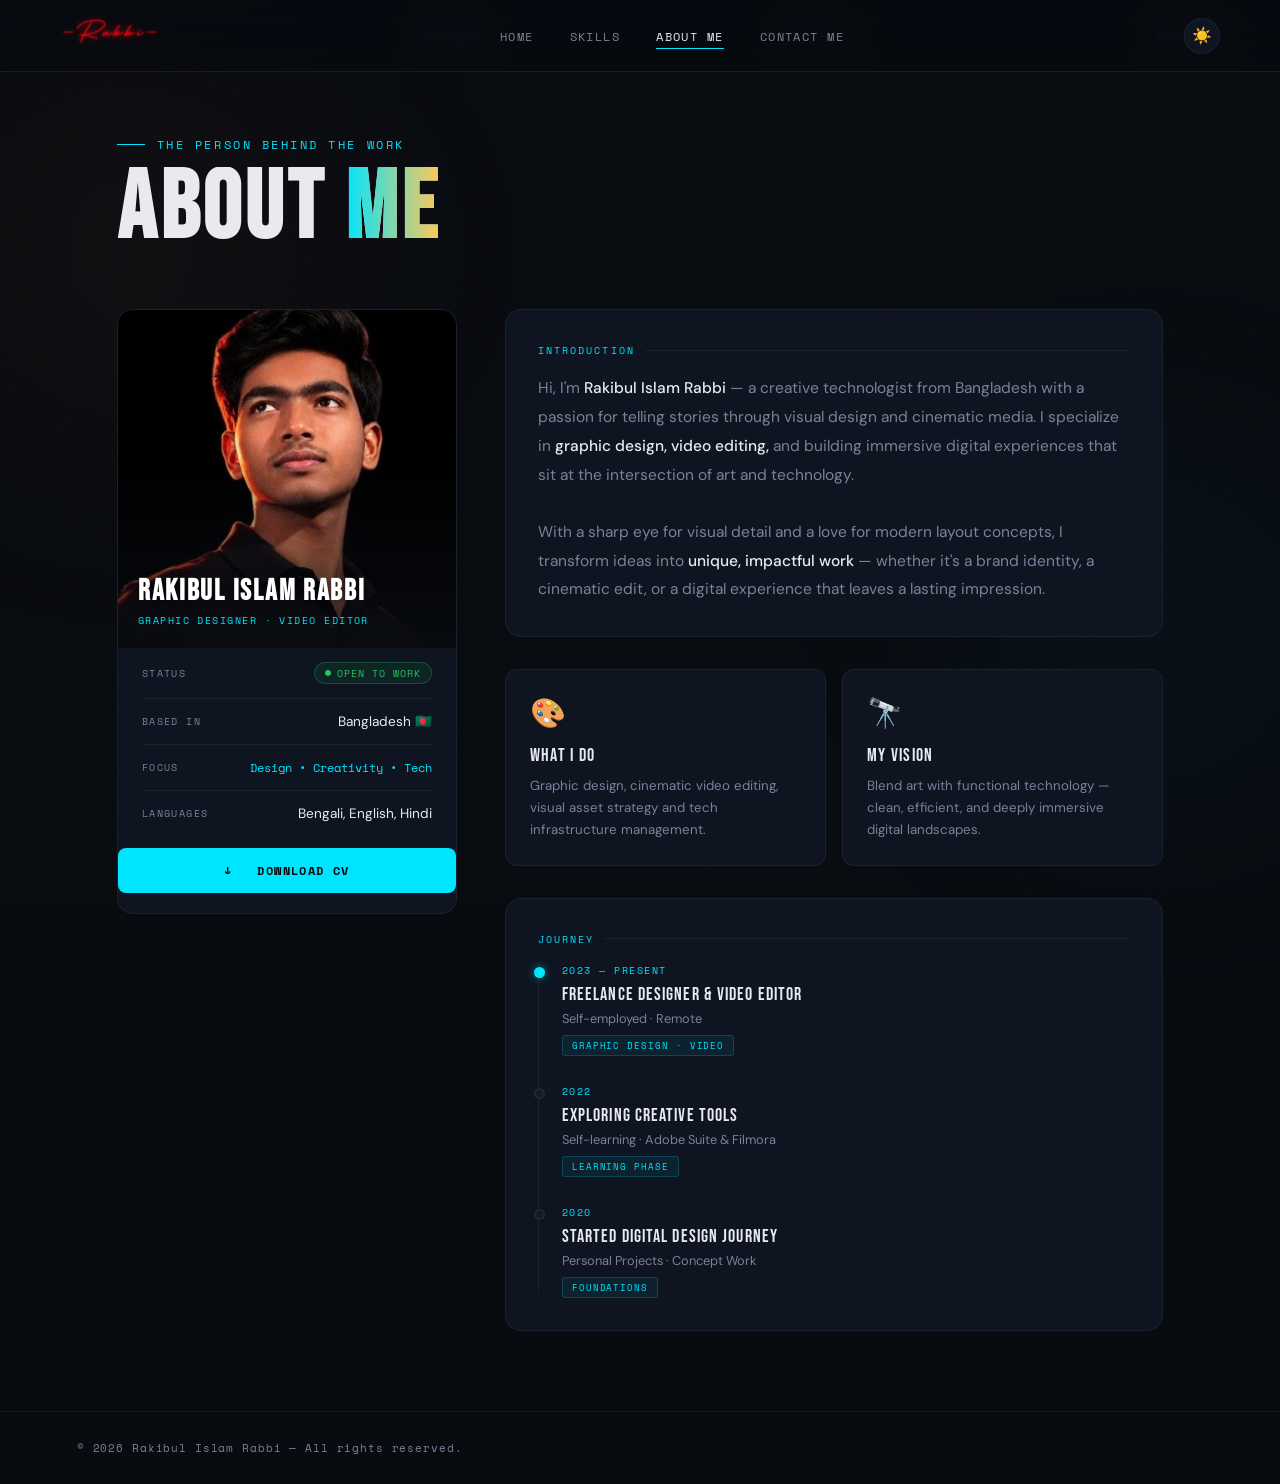
==== commit 1dacdb9d: "Update personal information and timeline dates" ====
--- a/about.html
+++ b/about.html
@@ -423,7 +423,7 @@
     <div class="left-col">
       <div class="photo-card">
         <div class="photo-frame">
-          <img src="https://rakibulislamrabbi24.github.io/profile.png" alt="Rakibul Islam Rabbi" />
+          <img src="profile.png" alt="Rakibul Islam Rabbi" />
           <div class="photo-overlay"></div>
           <div class="photo-name-badge">
             <h2>RAKIBUL ISLAM RABBI</h2>
@@ -443,14 +443,14 @@
           </div>
           <div class="info-row">
             <span class="info-key">Focus</span>
-            <span class="info-val accent">Design · Film · Tech</span>
+            <span class="info-val accent">Design • Creativity • Tech</span>
           </div>
           <div class="info-row">
             <span class="info-key">Languages</span>
-            <span class="info-val">Bengali, English</span>
+            <span class="info-val">Bengali, English, Hindi</span>
           </div>
         </div>
-        <a class="cv-btn" href="https://rakibulislamrabbi24.github.io/resume.pdf" target="_blank">
+        <a class="cv-btn" href="resume.pdf" target="_blank">
           ↓ &nbsp; Download CV
         </a>
       </div>
@@ -496,7 +496,7 @@
 
           <div class="tl-item active">
             <div class="tl-dot"></div>
-            <div class="tl-year">2024 — Present</div>
+            <div class="tl-year">2023 — Present</div>
             <div class="tl-role">Freelance Designer & Video Editor</div>
             <div class="tl-place">Self-employed · Remote</div>
             <span class="tl-tag">Graphic Design · Video</span>
@@ -504,7 +504,7 @@
 
           <div class="tl-item">
             <div class="tl-dot"></div>
-            <div class="tl-year">2023</div>
+            <div class="tl-year">2022</div>
             <div class="tl-role">Exploring Creative Tools</div>
             <div class="tl-place">Self-learning · Adobe Suite & Filmora</div>
             <span class="tl-tag">Learning Phase</span>
@@ -512,7 +512,7 @@
 
           <div class="tl-item">
             <div class="tl-dot"></div>
-            <div class="tl-year">2022</div>
+            <div class="tl-year">2020</div>
             <div class="tl-role">Started Digital Design Journey</div>
             <div class="tl-place">Personal Projects · Concept Work</div>
             <span class="tl-tag">Foundations</span>
@@ -526,7 +526,7 @@
 
   <!-- ═══ FOOTER ═══ -->
   <footer>
-    <p class="footer-copy">© 2025 Rakibul Islam Rabbi — All rights reserved.</p>
+    <p class="footer-copy">© 2026 Rakibul Islam Rabbi — All rights reserved.</p>
     <nav class="footer-links">
       <a href="https://www.facebook.com/RakibulRabbi24" target="_blank">Facebook</a>
       <a href="https://www.instagram.com/RakibulRabbi24" target="_blank">Instagram</a>
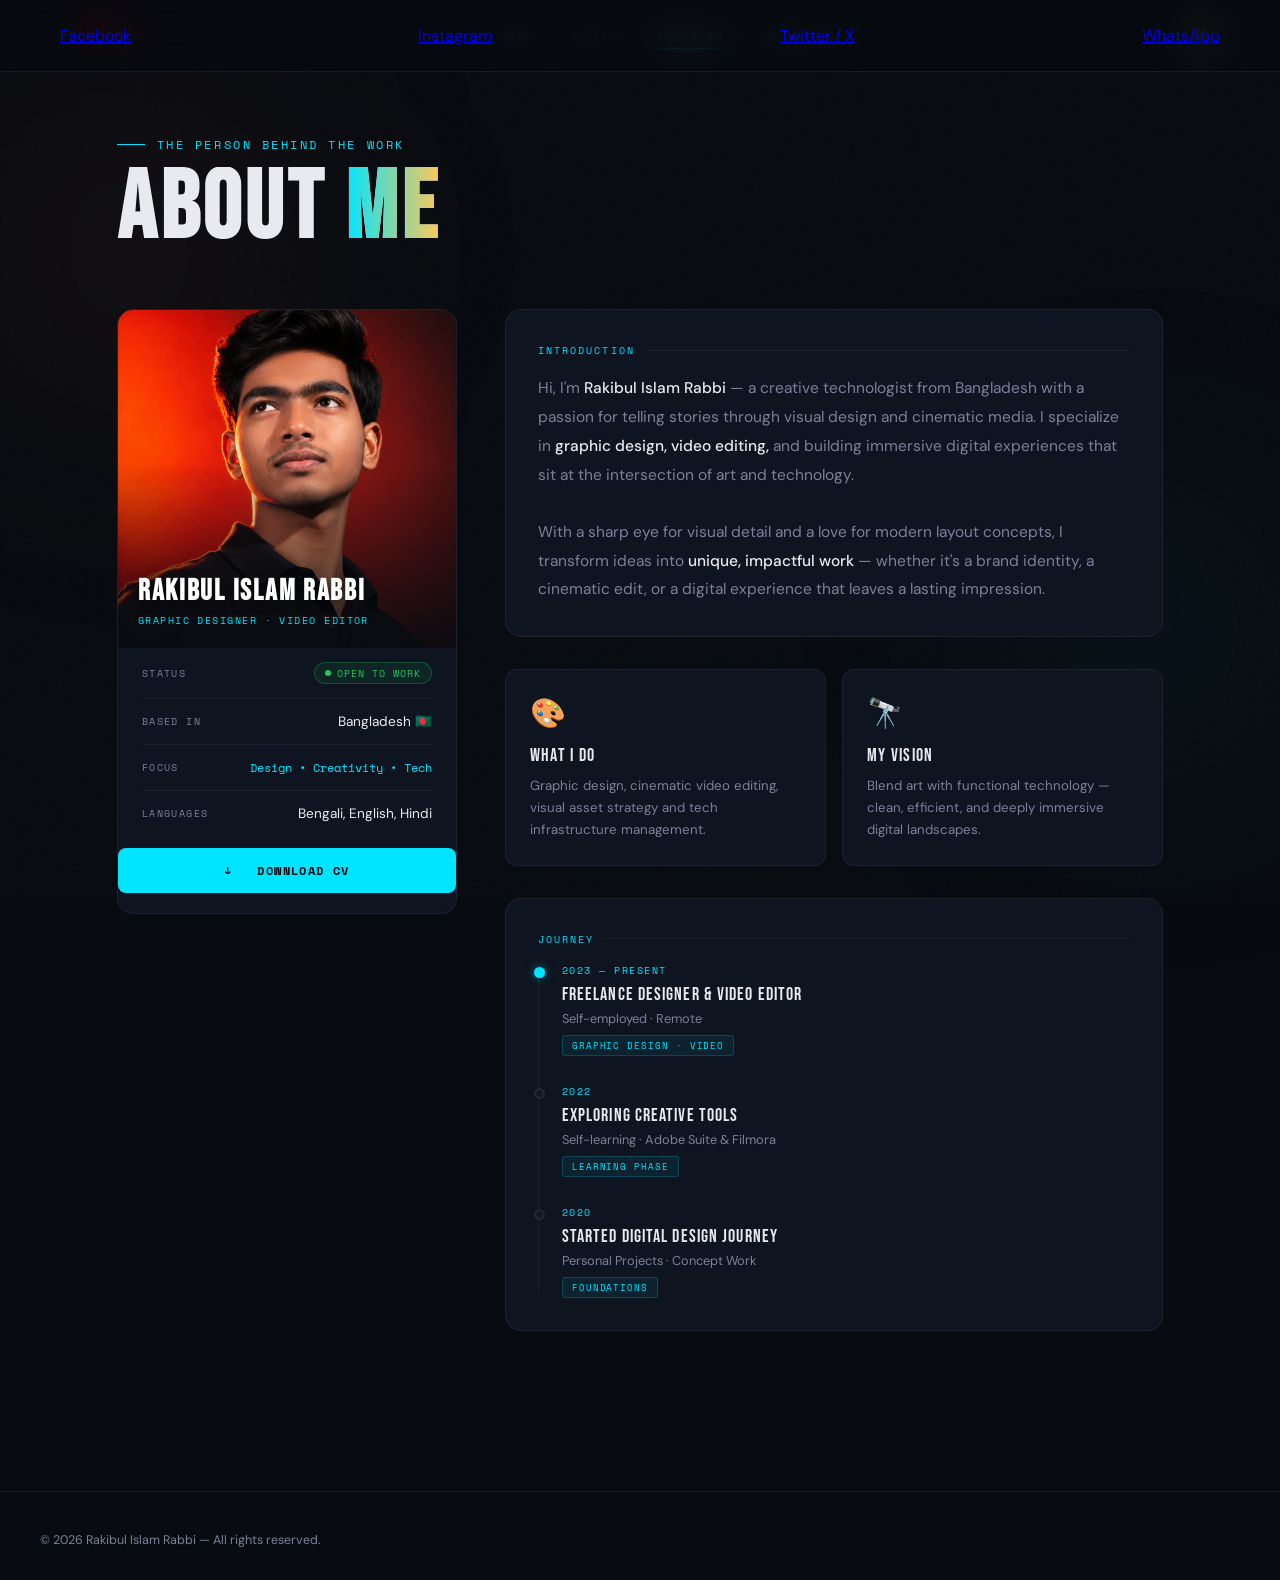
==== commit f0f3e7f0: "Refactor footer styles for improved layout and design" ====
--- a/about.html
+++ b/about.html
@@ -348,16 +348,40 @@
 
     /* ─── Footer ─── */
     footer {
-      position: relative; z-index: 1;
-      border-top: 1px solid var(--border);
-      padding: 28px clamp(20px, 6vw, 80px);
-      display: flex; align-items: center; justify-content: space-between;
-      gap: 16px; flex-wrap: wrap;
-    }
-    .footer-copy { font-family: 'Space Mono', monospace; font-size: 0.68rem; color: var(--muted); letter-spacing: 0.08em; }
-    .footer-links { display: flex; gap: 18px; }
-    .footer-links a { font-family: 'Space Mono', monospace; font-size: 0.68rem; color: var(--muted); text-decoration: none; letter-spacing: 0.08em; transition: color 0.2s; }
-    .footer-links a:hover { color: var(--accent); }
+  margin-top: 5rem;
+  border-top: 1px solid var(--border);
+  background: var(--bg2);
+  padding: 2.5rem 2.5rem 2rem;
+  transition: background var(--trans), border-color var(--trans);
+}
+
+.footer-inner {
+  max-width: 1060px; margin: 0 auto;
+  display: flex; align-items: center; justify-content: space-between; gap: 1.5rem;
+  flex-wrap: wrap;
+}
+
+.footer-brand { display: flex; align-items: center; gap: 0.8rem; }
+.footer-brand img { height: 30px; }
+.footer-brand span {
+  font-family: var(--font-head); font-size: 0.82rem; font-weight: 700; color: var(--muted);
+}
+
+.footer-socials { display: flex; gap: 0.6rem; }
+.footer-socials a {
+  width: 36px; height: 36px; border-radius: 8px;
+  display: flex; align-items: center; justify-content: center;
+  background: var(--glass); border: 1px solid var(--border);
+  color: var(--muted); font-size: 0.85rem;
+  transition: color var(--trans), border-color var(--trans), background var(--trans), box-shadow var(--trans);
+}
+.footer-socials a:hover {
+  color: var(--accent1); border-color: var(--accent1);
+  box-shadow: 0 0 12px rgba(0,212,255,0.25);
+}
+.footer-socials svg { width: 15px; height: 15px; fill: currentColor; }
+
+.footer-copy { font-size: 0.78rem; color: var(--muted); }
 
     /* Scrollbar */
     ::-webkit-scrollbar { width: 5px; }
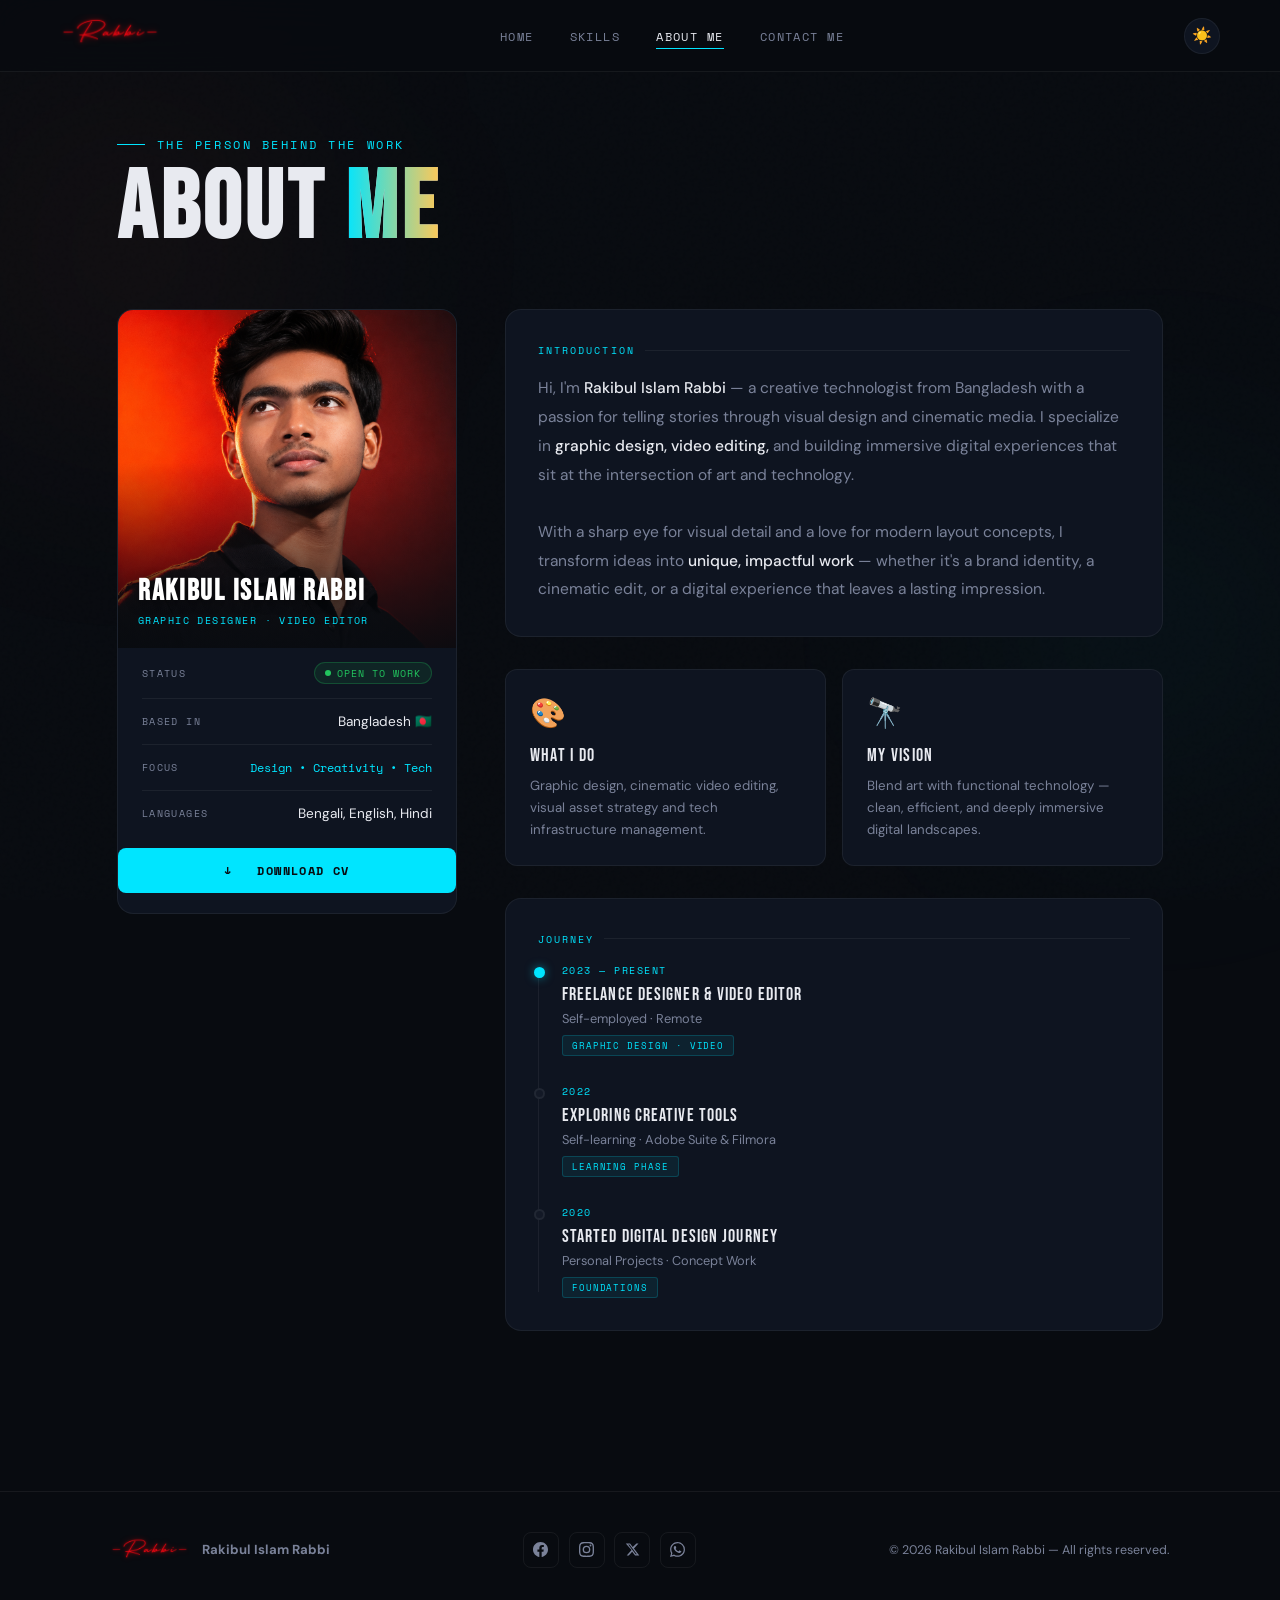
==== commit 9c8c75c6: "Revamp footer with new branding and social links" ====
--- a/about.html
+++ b/about.html
@@ -549,15 +549,33 @@
   </div>
 
   <!-- ═══ FOOTER ═══ -->
-  <footer>
-    <p class="footer-copy">© 2026 Rakibul Islam Rabbi — All rights reserved.</p>
-    <nav class="footer-links">
-      <a href="https://www.facebook.com/RakibulRabbi24" target="_blank">Facebook</a>
-      <a href="https://www.instagram.com/RakibulRabbi24" target="_blank">Instagram</a>
-      <a href="https://x.com/RakibulRabbi24" target="_blank">Twitter / X</a>
-      <a href="https://wa.me/8550314932831" target="_blank">WhatsApp</a>
-    </nav>
+    <footer>
+    <div class="footer-inner">
+      <div class="footer-brand">
+        <img src="https://rakibulislamrabbi24.github.io/Logo.png" alt="Logo" />
+        <span>Rakibul Islam Rabbi</span>
+      </div>
+
+      <div class="footer-socials">
+        <a href="https://www.facebook.com/share/1K1ftH2RY5/" target="_blank" rel="noopener" title="Facebook">
+          <svg viewBox="0 0 24 24"><path d="M24 12.073C24 5.405 18.627 0 12 0S0 5.405 0 12.073C0 18.1 4.388 23.094 10.125 24v-8.437H7.078v-3.49h3.047V9.41c0-3.025 1.792-4.697 4.533-4.697 1.312 0 2.686.235 2.686.235v2.97h-1.513c-1.491 0-1.956.93-1.956 1.883v2.272h3.328l-.532 3.49h-2.796V24C19.612 23.094 24 18.1 24 12.073z"/></svg>
+        </a>
+        <a href="https://www.instagram.com/rakibulislamrabbi24?igsh=Y2hlbG4xdGJjNWZ4" target="_blank" rel="noopener" title="Instagram">
+          <svg viewBox="0 0 24 24"><path d="M12 2.163c3.204 0 3.584.012 4.85.07 3.252.148 4.771 1.691 4.919 4.919.058 1.265.069 1.645.069 4.849 0 3.205-.012 3.584-.069 4.849-.149 3.225-1.664 4.771-4.919 4.919-1.266.058-1.644.07-4.85.07-3.204 0-3.584-.012-4.849-.07-3.26-.149-4.771-1.699-4.919-4.92-.058-1.265-.07-1.644-.07-4.849 0-3.204.013-3.583.07-4.849.149-3.227 1.664-4.771 4.919-4.919 1.266-.057 1.645-.069 4.849-.069zM12 0C8.741 0 8.333.014 7.053.072 2.695.272.273 2.69.073 7.052.014 8.333 0 8.741 0 12c0 3.259.014 3.668.072 4.948.2 4.358 2.618 6.78 6.98 6.98C8.333 23.986 8.741 24 12 24c3.259 0 3.668-.014 4.948-.072 4.354-.2 6.782-2.618 6.979-6.98.059-1.28.073-1.689.073-4.948 0-3.259-.014-3.667-.072-4.947-.196-4.354-2.617-6.78-6.979-6.98C15.668.014 15.259 0 12 0zm0 5.838a6.162 6.162 0 100 12.324 6.162 6.162 0 000-12.324zM12 16a4 4 0 110-8 4 4 0 010 8zm6.406-11.845a1.44 1.44 0 100 2.881 1.44 1.44 0 000-2.881z"/></svg>
+        </a>
+        <a href="https://x.com/RakibulRabbi24" target="_blank" rel="noopener" title="X / Twitter">
+          <svg viewBox="0 0 24 24"><path d="M18.244 2.25h3.308l-7.227 8.26 8.502 11.24H16.17l-4.714-6.231-5.401 6.231H2.747l7.73-8.835L1.254 2.25H8.08l4.253 5.622zm-1.161 17.52h1.833L7.084 4.126H5.117z"/></svg>
+        </a>
+        <a href="https://wa.me/+8550314932831" target="_blank" rel="noopener" title="WhatsApp">
+          <svg viewBox="0 0 24 24"><path d="M17.472 14.382c-.297-.149-1.758-.867-2.03-.967-.273-.099-.471-.148-.67.15-.197.297-.767.966-.94 1.164-.173.199-.347.223-.644.075-.297-.15-1.255-.463-2.39-1.475-.883-.788-1.48-1.761-1.653-2.059-.173-.297-.018-.458.13-.606.134-.133.298-.347.446-.52.149-.174.198-.298.298-.497.099-.198.05-.371-.025-.52-.075-.149-.669-1.612-.916-2.207-.242-.579-.487-.5-.669-.51-.173-.008-.371-.01-.57-.01-.198 0-.52.074-.792.372-.272.297-1.04 1.016-1.04 2.479 0 1.462 1.065 2.875 1.213 3.074.149.198 2.096 3.2 5.077 4.487.709.306 1.262.489 1.694.625.712.227 1.36.195 1.871.118.571-.085 1.758-.719 2.006-1.413.248-.694.248-1.289.173-1.413-.074-.124-.272-.198-.57-.347m-5.421 7.403h-.004a9.87 9.87 0 01-5.031-1.378l-.361-.214-3.741.982.998-3.648-.235-.374a9.86 9.86 0 01-1.51-5.26c.001-5.45 4.436-9.884 9.888-9.884 2.64 0 5.122 1.03 6.988 2.898a9.825 9.825 0 012.893 6.994c-.003 5.45-4.437 9.884-9.885 9.884m8.413-18.297A11.815 11.815 0 0012.05 0C5.495 0 .16 5.335.157 11.892c0 2.096.547 4.142 1.588 5.945L.057 24l6.305-1.654a11.882 11.882 0 005.683 1.448h.005c6.554 0 11.89-5.335 11.893-11.893a11.821 11.821 0 00-3.48-8.413z"/></svg>
+        </a>
+      </div>
+
+      <p class="footer-copy">© 2026 Rakibul Islam Rabbi — All rights reserved.</p>
+    </div>
   </footer>
+
+</div>
 
   <script>
     /* Theme */
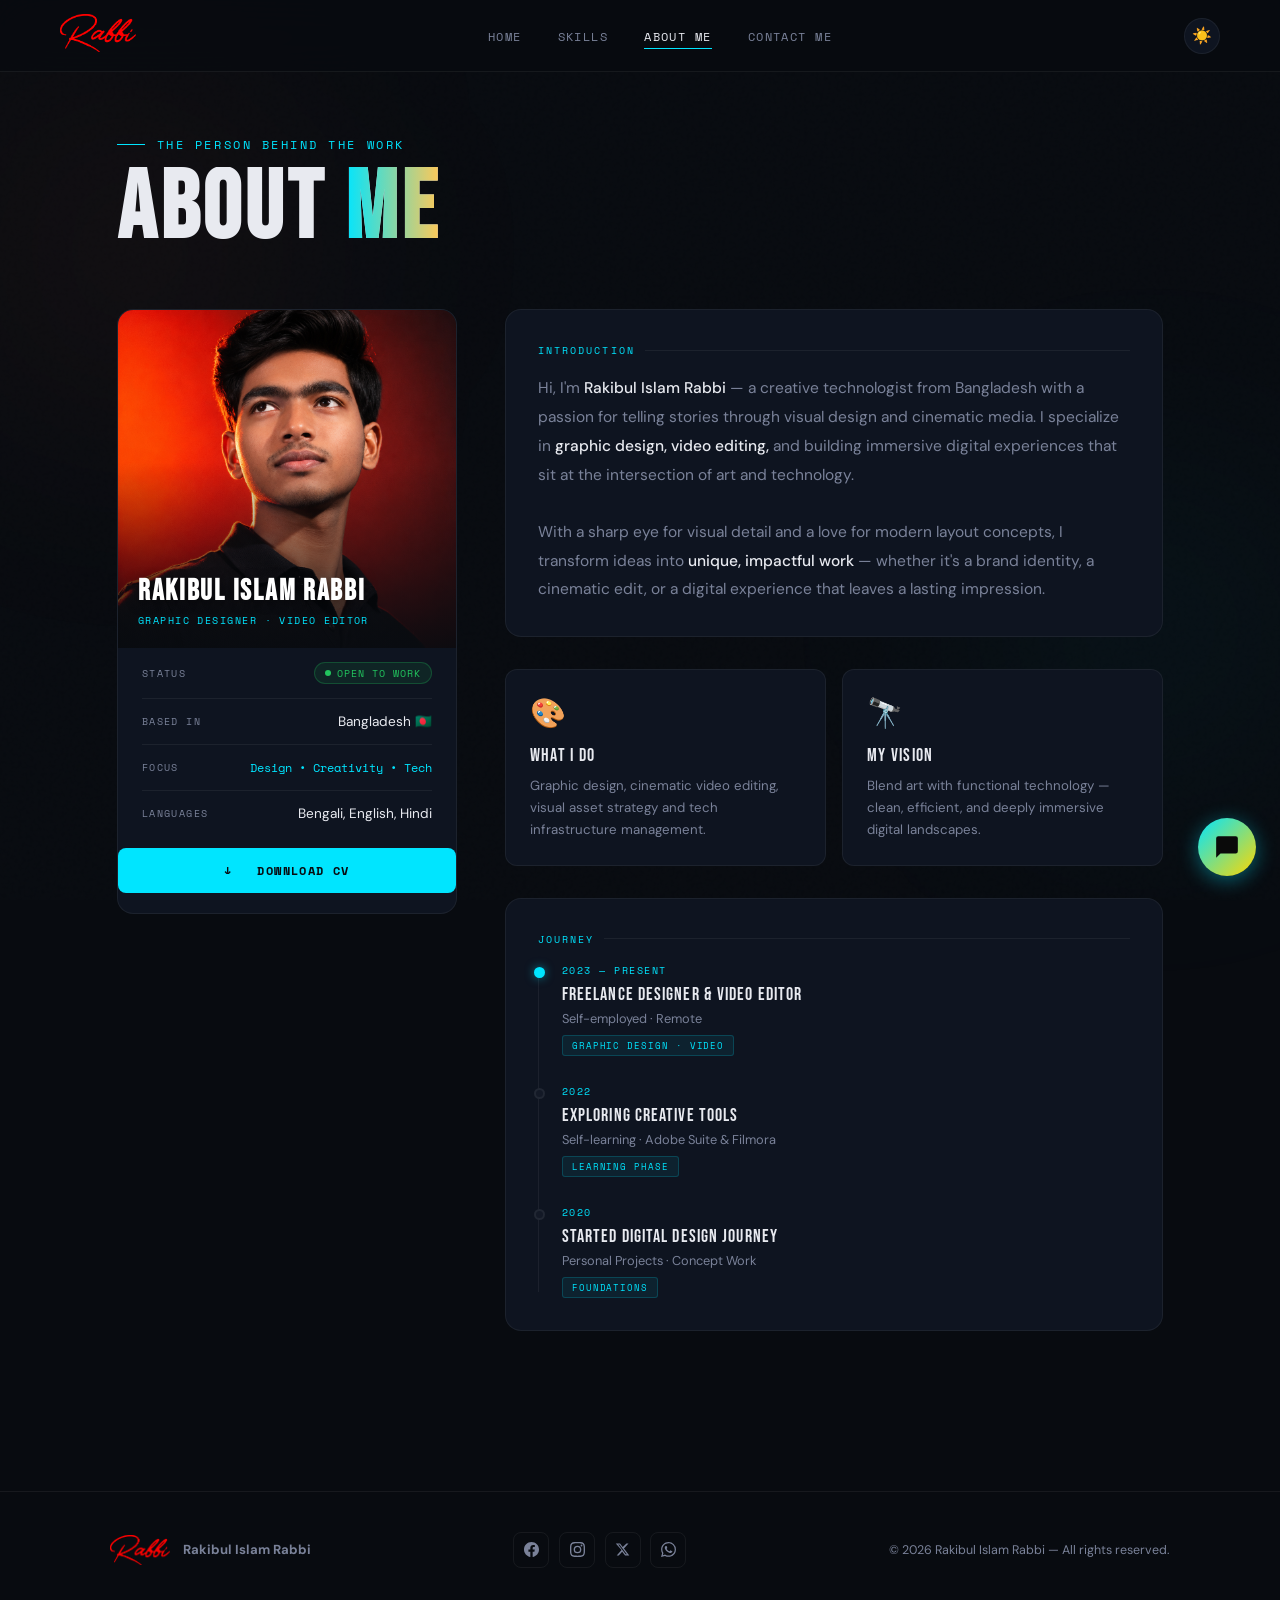
==== commit 2da9429c: "Add AI assistant chat widget script to about.html" ====
--- a/about.html
+++ b/about.html
@@ -605,5 +605,6 @@
       });
     });
   </script>
+<script src="chat-widget.js"></script>
 </body>
 </html>
